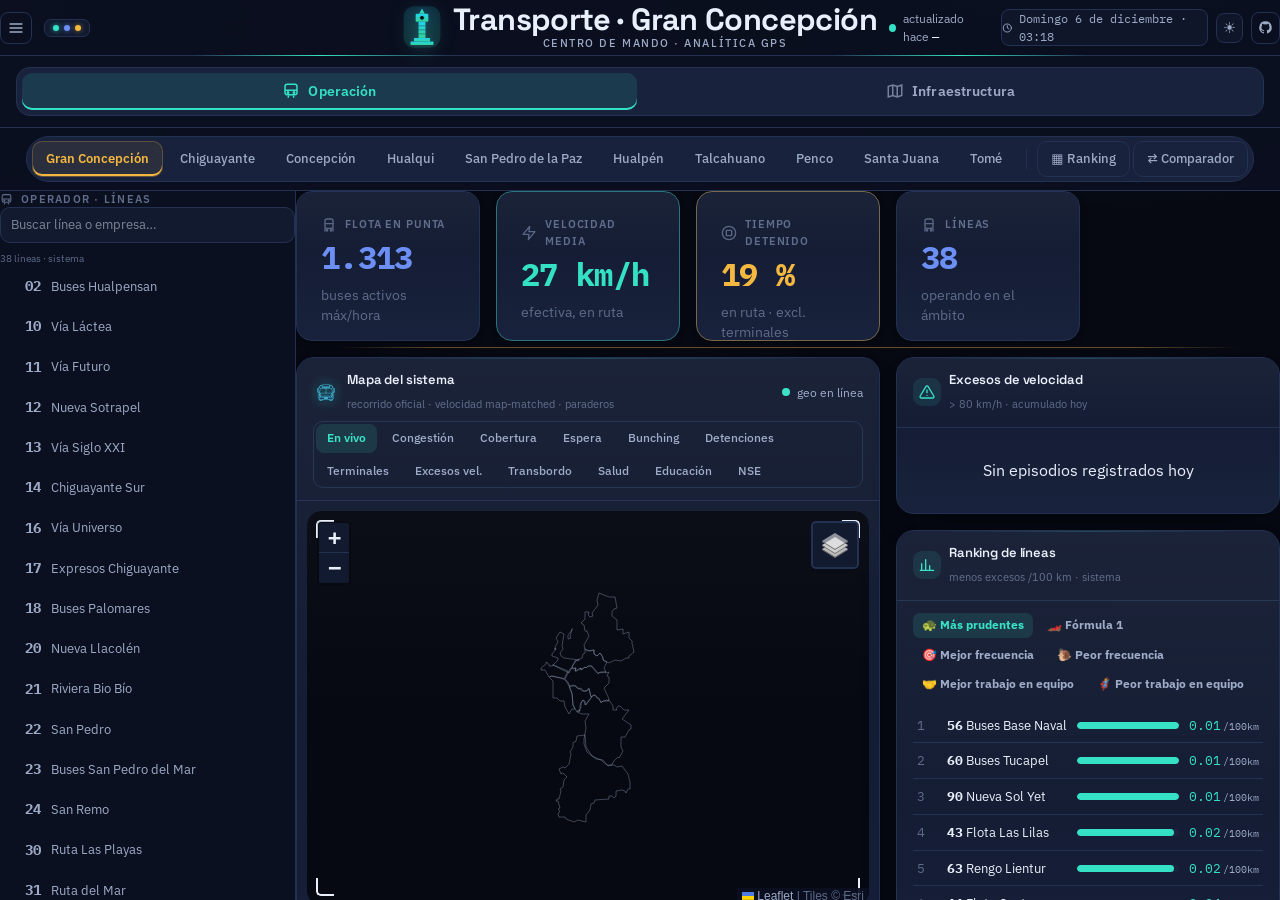
==== index.html @ 3595649f "Suma Tomé (401) y Santa Juana (201) al Gran Concepción: 9 comunas, 38 líneas - Líneas intercomunales" ====
<!DOCTYPE html>
<html lang="es">
<head>
<meta charset="UTF-8">
<meta name="viewport" content="width=device-width, initial-scale=1.0">
<title>Centro de Mando · Transporte Público</title>
<meta name="description" content="Centro de mando analítico del transporte público: flota, velocidad, cumplimiento GTFS vs GPS y geometría oficial sobre registros GPS.">
<!-- F5: SEO / compartibilidad — los específicos de ciudad los completa initCityChrome() desde CITY -->
<link rel="canonical" href="https://romedinag-tech.github.io/">
<meta property="og:type" content="website">
<meta property="og:locale" content="es_CL">
<meta property="og:site_name" content="Centro de Mando · Transporte">
<meta property="og:title" content="Centro de Mando · Transporte">
<meta property="og:description" content="Analítica del transporte público: flota, velocidad, cobertura y cumplimiento sobre registros GPS.">
<meta property="og:url" content="https://romedinag-tech.github.io/">
<meta property="og:image" content="assets/og.png">
<meta property="og:image:width" content="1200">
<meta property="og:image:height" content="630">
<meta property="og:image:alt" content="Mapa del transporte público con buses y KPIs">
<meta name="twitter:card" content="summary_large_image">
<meta name="twitter:title" content="Centro de Mando · Transporte">
<meta name="twitter:description" content="Analítica del transporte público sobre registros GPS.">
<meta name="twitter:image" content="assets/og.png">
<meta name="theme-color" content="#060912">
<!-- Fonts: Space Grotesk (display), IBM Plex Sans (UI), IBM Plex Mono (data) -->
<link rel="preconnect" href="https://fonts.googleapis.com">
<link rel="preconnect" href="https://fonts.gstatic.com" crossorigin>
<link href="https://fonts.googleapis.com/css2?family=IBM+Plex+Mono:wght@400;500;600;700&family=IBM+Plex+Sans:wght@400;500;600;700&family=Space+Grotesk:wght@400;500;600;700&family=VT323&display=swap" rel="stylesheet">
<!-- Fuentes de reloj digital segmentado tipo CASIO (solo las usan los temas de cliente vía tokens; prod las ignora).
     DSEG14 (14-seg, alfabeto completo) para el texto; DSEG7 (7-seg) para los números. Itálicas (inclinadas). -->
<style>
@font-face{font-family:'DSEG14';src:url('https://cdn.jsdelivr.net/npm/dseg@0.46.0/fonts/DSEG14-Classic/DSEG14Classic-BoldItalic.woff2') format('woff2');font-weight:400 700;font-display:swap}
@font-face{font-family:'DSEG7';src:url('https://cdn.jsdelivr.net/npm/dseg@0.46.0/fonts/DSEG7-Classic/DSEG7Classic-BoldItalic.woff2') format('woff2');font-weight:400 700;font-display:swap}
</style>
<!-- Design tokens: single source of truth for color/type/space (loaded FIRST) -->
<link rel="stylesheet" href="assets/css/tokens.css?v=230">
<!-- Leaflet self-hosted -->
<link rel="stylesheet" href="assets/vendor/leaflet/leaflet.css?v=230"/>
<script defer src="assets/vendor/leaflet/leaflet.js?v=230"></script>
<!-- Component styles (consume tokens via legacy bridge vars) -->
<link rel="stylesheet" href="assets/styles.css?v=230">
<link rel="stylesheet" href="assets/shell.css?v=230">
<!-- Tailwind purged utilities (~12 KB static, no runtime recompilation) -->
<link rel="stylesheet" href="assets/tw.css?v=230">
<!-- Aplica el tema guardado antes del paint (evita parpadeo) -->
<script>try{var K="tp-theme:"+(location.pathname.split('/')[1]||'root');var q=new URLSearchParams(location.search).get('theme');var t=q||localStorage.getItem(K)||"dark";document.documentElement.dataset.theme=t;}catch(e){}</script>
<style>
  /* ===== Chrome del centro de mando ===== */
  html,body{height:100%}
  .thin-scroll::-webkit-scrollbar{width:7px;height:7px}
  .thin-scroll::-webkit-scrollbar-thumb{background:var(--line);border-radius:4px}
  .thin-scroll::-webkit-scrollbar-thumb:hover{background:var(--text-lo)}
  .thin-scroll::-webkit-scrollbar-track{background:transparent}

  /* ── Widget — glass panel with edge highlight ── */
  .widget{position:relative;border:1px solid var(--line);border-radius:var(--r-widget);
    background:var(--grad-panel);box-shadow:var(--shadow-widget);overflow:hidden;
    contain:layout style;transition:box-shadow var(--dur-base) var(--ease)}
  .widget::before{content:"";position:absolute;inset:0 0 auto 0;height:1px;
    background:linear-gradient(90deg,transparent 10%,rgba(52,225,196,.4) 50%,transparent 90%);opacity:.5}
  .widget::after{content:"";position:absolute;inset:0;background:var(--grad-shine);pointer-events:none;border-radius:inherit}
  .widget:hover{box-shadow:var(--shadow-hover);border-color:var(--line2)}
  .widget:hover::before{opacity:.85}
  .widget-h{display:flex;align-items:center;gap:var(--s2);padding:var(--s3) var(--s4);border-bottom:1px solid var(--line);flex-wrap:wrap;row-gap:6px}
  /* Móvil: el título nunca se aplasta (min-w-0 lo dejaba encoger a 0). Al no caber, los controles (segs,
     selects) con ml-auto envuelven a su propia fila en vez de comprimir el título y reventar el header. */
  .widget-h>.min-w-0{flex:1 1 auto;min-width:150px}
  /* Selector de 8 modos del mapa: en desktop/tablet envuelve (todos visibles, sin scroll horizontal).
     En móvil se comprime a UNA fila deslizable (ver @media 640) para no ocupar 4 filas de alto. */
  #map-mode{flex-wrap:wrap}
  /* cursor del mapa de demanda sincronizado con el hover del perfil de carga */
  .dem-cursor{width:18px;height:18px;border-radius:50%;background:rgba(34,211,238,.85);border:3px solid #fff;box-shadow:0 0 9px 2px rgba(34,211,238,.85);pointer-events:none}
  .widget-h .ico{display:grid;place-items:center;width:28px;height:28px;border-radius:9px;
    background:var(--ico-bg);color:var(--live);flex:none;font-size:15px}
  .widget-h .ico.ico-png{background:transparent;width:26px;height:26px}
  .widget-h .ico-png img{display:block;width:22px;height:22px;filter:drop-shadow(0 0 5px rgba(52,225,196,.4))}
  .widget-h h3{font-family:var(--font-display);font-size:var(--fs-widget-title);font-weight:600;letter-spacing:-.01em}
  .widget-h .sub{font-size:var(--fs-widget-sub);color:var(--dim)}
  .widget-b{padding:var(--s3) var(--s4)}

  /* ── Live indicator ── */
  .dot-live{width:8px;height:8px;border-radius:50%;background:var(--live);animation:pulsering 2s infinite}
  .status{display:inline-flex;align-items:center;gap:7px;font-size:11.5px;color:var(--muted)}
  /* Router LEDs */
  .tb-router{display:inline-flex;align-items:center;gap:5px;padding:5px 8px;border-radius:7px;
    border:1px solid var(--line);background:var(--surface-1);flex:none}
  .tb-led{display:block;width:6px;height:6px;border-radius:50%;background:var(--line-soft)}
  .tb-led--link{background:var(--live);box-shadow:0 0 5px rgba(52,225,196,.7);animation:ledLink 2.4s ease-in-out infinite}
  .tb-led--rx  {background:var(--ref);box-shadow:0 0 5px rgba(108,143,245,.65);animation:ledRx 0.9s steps(1,end) infinite;animation-delay:.18s}
  .tb-led--tx  {background:var(--warn);box-shadow:0 0 5px rgba(244,183,64,.6);animation:ledTx 1.7s steps(1,end) infinite;animation-delay:.55s}
  @keyframes ledLink { 0%,100% {opacity:1} 50% {opacity:.45} }
  @keyframes ledRx { 0%,30%,60% {opacity:1} 31%,59%,100% {opacity:.15} }
  @keyframes ledTx { 0%,12% {opacity:1} 13%,49% {opacity:.18} 50%,55% {opacity:1} 56%,100% {opacity:.18} }
  @media (prefers-reduced-motion: reduce){
    .tb-led--link,.tb-led--rx,.tb-led--tx{animation:none;opacity:.85}
  }
  /* Logo + pill */
  .tb-logo{filter:drop-shadow(0 2px 10px rgba(52,225,196,.3)) drop-shadow(0 0 2px rgba(108,143,245,.15));flex:none}
  .tb-pill{display:inline-flex;align-items:center;gap:8px;padding:5px 12px;border-radius:var(--r-pill);
    border:1px solid rgba(52,225,196,.25);background:linear-gradient(90deg,rgba(52,225,196,.08),rgba(108,143,245,.06));
    box-shadow:0 0 0 1px rgba(52,225,196,.08) inset,0 4px 14px -8px rgba(52,225,196,.35)}
  .tb-pill-val{font:700 17px/1 var(--font-data);color:var(--tx);letter-spacing:-.01em;font-variant-numeric:tabular-nums}
  .tb-pill-lbl{font-size:11px;color:var(--muted);letter-spacing:.04em}
  /* Block 1 — ROL 1: título/identidad. Domina por tamaño+peso+fuente display; capado a 32px para caber
     en el header de 56px con su subtítulo. Subtítulo (eyebrow) mucho más chico en --text-mid. */
  .tb-title{font-family:var(--font-display);font-size:clamp(24px,2.4vw,32px);font-weight:700;line-height:1.02;
    letter-spacing:-.02em;color:var(--text-hi)}
  .tb-sub{display:block;font-family:var(--font-ui);font-size:11px;color:var(--text-mid);letter-spacing:.14em;
    text-transform:uppercase;font-weight:500;margin-top:1px}
  /* Block 1b — header en 3 zonas: LEDs a la izquierda · marca centrada · estado/fecha a la derecha.
     Izq y der con flex:1 empujan el centro al medio real (independiente de sus anchos). */
  header .hdr-left{flex:1 1 0;display:flex;align-items:center;gap:12px;min-width:0}
  header .hdr-center{flex:0 1 auto;text-align:center}
  header .hdr-center .leading-tight{text-align:center}
  header .hdr-right{flex:1 1 0;display:flex;align-items:center;justify-content:flex-end;gap:8px;min-width:0}
  /* Dataflow line */
  @keyframes tbDataflow {
    0%   { background-position:-100% 0; opacity:0 }
    18%  { opacity:.5 }
    100% { background-position:200% 0; opacity:0 }
  }
  header.relative-flow::after{
    content:"";position:absolute;left:0;right:0;bottom:-1px;height:1px;pointer-events:none;
    background:linear-gradient(90deg,transparent 0%,transparent 30%,var(--live) 50%,transparent 70%,transparent 100%);
    background-size:50% 100%;animation:tbDataflow 6s linear infinite
  }
  @media (prefers-reduced-motion: reduce) {
    header.relative-flow::after{display:none}
    .dot-live{animation:none;background:var(--live)}
    /* Block 6 — reset integral: sin barridos de gauge, pulsos estáticos, sin transiciones */
    *,*::before,*::after{animation-duration:.001ms!important;animation-iteration-count:1!important;
      transition-duration:.001ms!important;scroll-behavior:auto!important}
  }

  /* ── Trend badge ── */
  .trend{display:inline-flex;align-items:center;gap:3px;font-size:11px;font-weight:600;font-family:var(--font-data);
    padding:2px 7px;border-radius:var(--r-pill)}
  .trend.up{color:var(--live);background:var(--live-tint)}
  .trend.down{color:var(--alert);background:var(--alert-tint)}

  /* ── Map hero ── */
  .map-hero{position:relative;border-radius:14px;overflow:hidden;
    box-shadow:inset 0 0 0 1px var(--line),inset 0 0 60px -25px rgba(52,225,196,.2)}
  /* HERO proporcional: mapa = 3 bloques KPI de ancho, columna derecha = 2. Scoped a xl (mismo breakpoint
     que xl:grid-cols-5). Va como CSS propio porque el tw.css purgado NO incluye col-span-3. */
  @media(min-width:1280px){
    .hero-map-col{grid-column:span 3}
    .hero-side-col{grid-column:span 2}
  }
  .map-hero .corner{position:absolute;width:18px;height:18px;border-color:rgba(52,225,196,.6);z-index:500;pointer-events:none}
  .map-hero .c-tl{top:9px;left:9px;border-top:2px solid;border-left:2px solid;border-top-left-radius:5px}
  .map-hero .c-tr{top:9px;right:9px;border-top:2px solid;border-right:2px solid;border-top-right-radius:5px}
  .map-hero .c-bl{bottom:9px;left:9px;border-bottom:2px solid;border-left:2px solid;border-bottom-left-radius:5px}
  .map-hero .c-br{bottom:9px;right:9px;border-bottom:2px solid;border-right:2px solid;border-bottom-right-radius:5px}
  .undermap{margin-top:var(--s3)}
  .undermap-ctrls{display:flex;flex-wrap:wrap;align-items:center;gap:14px}
  .undermap-ctrls:empty{display:none}
  .map-narr{margin-top:var(--s2);font-size:var(--fs-caption);line-height:1.55;color:var(--muted);
    border-left:2px solid var(--live);padding:2px 0 2px 11px}
  .map-narr:empty{display:none}
  .map-narr b{color:var(--tx);font-weight:600}
  .wnarr{font-size:11px;line-height:1.5;color:var(--muted);border-left:2px solid var(--line);
    padding:1px 0 1px 9px;margin-top:var(--s2)}
  .wnarr:empty{display:none}
  .wnarr b{color:var(--tx);font-weight:600}

  /* ── Leaflet HUD ── */
  .leaflet-container{background:var(--bg-void)}
  .leaflet-tooltip,.leaflet-popup-content-wrapper{background:var(--topbar)!important;color:var(--tx)!important;
    border:1px solid var(--line)!important;border-radius:var(--r-control)!important;backdrop-filter:blur(10px);
    box-shadow:0 10px 30px -8px rgba(0,0,0,.6)!important;font-family:var(--font-ui);font-size:11.5px;font-weight:500}
  .leaflet-tooltip-top:before{border-top-color:var(--line)!important}
  .term-ic{background:none!important;border:none!important}
  .term-box{display:inline-block;font:700 11px/1 var(--font-ui);color:var(--bg-void);background:var(--live);
    border:1.5px solid rgba(0,0,0,.3);border-radius:5px;padding:3px 6px;white-space:nowrap;
    box-shadow:0 2px 8px -2px rgba(0,0,0,.7);letter-spacing:.02em}
  .leaflet-popup-tip{background:var(--topbar)!important;border:1px solid var(--line)!important}
  .leaflet-bar a,.leaflet-control-layers{background:var(--surface-1)!important;color:var(--tx)!important;border-color:var(--line)!important}
  .leaflet-bar a:hover{background:var(--surface-2)!important;color:var(--live)!important}
  .leaflet-control-attribution{background:var(--topbar)!important;color:var(--dim)!important}
  .leaflet-control-attribution a{color:var(--muted)!important}
  .map-tip{font-family:var(--font-ui)}
  .map-tip .l{font-family:var(--font-data);font-weight:700;color:var(--live)}
  .map-tip .v{font-family:var(--font-data);color:var(--tx)}

  /* ── Sidebar collapse ── */
  #sidebar{transition:width var(--dur-base) var(--ease),opacity var(--dur-fast),padding var(--dur-base)}
  #sidebar.side-collapsed{width:0!important;min-width:0;padding-left:0;padding-right:0;opacity:0;border:none;overflow:hidden}

  /* ── Micro-interactions ── */
  .hovo{transition:transform var(--dur-fast) var(--ease),border-color var(--dur-fast),color var(--dur-fast)}
  .hovo:hover{transform:translateY(-2px)}
  a,button{transition:color var(--dur-fast),background var(--dur-fast),border-color var(--dur-fast)}
  .vfoot{border-top:1px solid var(--line)}
  #ch-hora,#cs-chart{width:100%}

  /* ── Entrance animations (Phase 5) ── */
  @keyframes fadeUp{from{opacity:0;transform:translateY(12px)}to{opacity:1;transform:none}}
  .widget{animation:fadeUp var(--dur-slow) var(--ease) both}
  .widget:nth-child(2){animation-delay:60ms}
  .widget:nth-child(3){animation-delay:120ms}
  .widget:nth-child(4){animation-delay:180ms}
  @media (prefers-reduced-motion: reduce){
    .widget{animation:none}
  }

  /* ── Phase 2: Bento visual hierarchy ── */
  #kpis2{position:relative}
  /* Block 4 — RITMO REGULAR: todas las celdas del mismo alto (grilla bento uniforme). Las tarjetas con
     lista larga (cobertura por comuna) scrollean dentro de su celda; el sub de cobertura-ahora en 1 línea. */
  @media(min-width:768px){ #kpis2{grid-auto-rows:150px} }
  #kpis2 .kpi.klive{min-height:0}
  #kpis2 .kpi.klive .kcr-list{flex:1 1 auto;min-height:0;overflow-y:auto}
  #kpis2 .kpi.klive[data-k="cob_now"] .sub{white-space:nowrap;overflow:hidden;text-overflow:ellipsis}
  @media(min-width:1280px){
    #kpis2::after{content:"";position:absolute;left:4%;right:4%;top:156px;height:1px;
      background:linear-gradient(90deg,transparent,var(--warn) 12%,var(--warn) 88%,transparent);
      opacity:.4;pointer-events:none;z-index:1}
    #kpis2 .klive[data-k="vel"]{border-left:2px solid var(--line);padding-left:12px;margin-left:4px}
  }
  .flex.flex-col.gap-4 > .widget:nth-child(2){animation-delay:80ms}
  .flex.flex-col.gap-4 > .widget:nth-child(3){animation-delay:160ms}
  .flex.flex-col.gap-4 > .widget:nth-child(4){animation-delay:240ms}
  .flex.flex-col.gap-4 > .widget:nth-child(5){animation-delay:320ms}

  /* ── Skeleton loading ── */
  @keyframes shimmer{to{background-position:200% 0}}
  .skel{border-radius:6px;background:linear-gradient(90deg,var(--surface-1) 30%,var(--surface-2) 50%,var(--surface-1) 70%);
    background-size:200% 100%;animation:shimmer 1.6s ease-in-out infinite}
  @media (prefers-reduced-motion:reduce){.skel{animation:none}}
  .skel-kpi{height:72px}
  .skel-chart{height:260px;border-radius:var(--r-control)}
  .skel-line{height:12px;width:60%;margin:6px 0}
  .skel-line.w40{width:40%}
  .skel-line.w80{width:80%}

  /* ── Comuna bar ── */
  /* Block 1c — ROL 3: comuna-bar CENTRADA y envuelta en un rectángulo (se lee como grupo de botones).
     Activo en ÁMBAR (--warn = luz de bus), no verde. */
  .comuna-bar{display:flex;justify-content:center;align-items:center;gap:6px;padding:var(--s2) var(--s3);white-space:nowrap;
    border-bottom:1px solid var(--line);background:var(--topbar);backdrop-filter:blur(8px);flex:none;z-index:40}
  .comuna-bar #comuna-tabs{flex:0 1 auto;min-width:0;overflow-x:auto;display:flex;align-items:center;gap:3px;
    background:var(--surface-2);border:1px solid var(--line);border-radius:var(--r-pill);padding:4px 5px}
  .comuna-bar .ctab{flex:none}
  .comuna-bar .ctab.active{background:var(--warn-tint);color:var(--warn);border-color:var(--warn-border);box-shadow:inset 0 -2px 0 var(--warn)}
  .comuna-bar .vsep{width:1px;height:20px;background:var(--line);margin:0 7px;flex:none}
  .comuna-bar .ctab.special{display:inline-flex;align-items:center;gap:5px;border:1px solid var(--line)}
  .comuna-bar .ctab.special.active{border-color:var(--warn)}
  .comuna-bar .cb-aside{display:flex;align-items:center;gap:10px;flex:none;border-left:1px solid var(--line);padding-left:12px;margin-left:6px}
  .comuna-bar .cb-live{display:inline-flex;align-items:center;gap:7px;font-size:var(--fs-caption);color:var(--muted);
    padding:5px 11px;border-radius:var(--r-pill);border:1px solid var(--line);background:var(--chip)}
  .comuna-bar .cb-live b{color:var(--tx);font-family:var(--font-data);font-weight:700}
  /* Selector de modo (Operación / Infraestructura): dos botones grandes centrados, bajo el título */
  .modo-bar{display:flex;justify-content:center;padding:11px 16px;border-bottom:1px solid var(--line);background:var(--bg2)}
  /* Block 1b — segmented control a ANCHO COMPLETO: los 2 botones llenan el ancho interior de la página */
  .modo-big{display:flex;width:100%;gap:6px;background:var(--panel2);border:1px solid var(--line2);border-radius:14px;padding:5px}
  /* Block 1 — ROL 2: pestañas = SEGMENTED CONTROL (no titulares). Fuente UI, peso/tamaño de control,
     activo con tint+subrayado --live (tokens; se quitó el gradiente hex azul). */
  .modo-big button{flex:1;display:inline-flex;align-items:center;justify-content:center;gap:8px;background:none;border:none;color:var(--muted);font-family:var(--font-ui);font-weight:600;font-size:13.5px;letter-spacing:.01em;padding:8px 22px;border-radius:10px;cursor:pointer;transition:background .15s,color .15s}
  .modo-big button svg{opacity:.7}
  .modo-big button:hover{color:var(--tx);background:var(--hover)}
  .modo-big button.on{background:var(--live-tint);color:var(--live);box-shadow:inset 0 -2px 0 var(--live)}
  /* Block 1c — cabecera de ámbito sobre los KPIs: se oculta el "Antofagasta · 36 líneas · 12 comunas"
     (redundante con la comuna-bar y el menú de líneas). El elemento queda en DOM para el JS. */
  #scope-title,#scope-sub{display:none}
  /* Block 6 — responsive: barras de control anchas (modos del mapa, selectores) no se recortan en
     móvil/tablet; scrollean horizontal dentro de su contenedor. Tap targets cómodos en móvil. */
  @media(max-width:1024px){
    .cs-controls{max-width:100%;min-width:0;display:flex;flex-wrap:wrap;gap:6px;align-items:center}
    .seg,#map-mode,#periodo-sel{max-width:100%;overflow-x:auto;-webkit-overflow-scrolling:touch}
  }
  @media(max-width:640px){
    .modo-big button{min-height:44px}
    .comuna-bar .ctab{min-height:38px;display:inline-flex;align-items:center}
    /* móvil: los 8 modos del mapa en una fila única deslizable (no 4 filas apiladas) */
    #map-mode{flex-wrap:nowrap;overflow-x:auto}
    #map-mode b{flex:none}
  }
  .modo-big button.on svg{opacity:1}
  @media(max-width:520px){.modo-big button{padding:10px 18px;font-size:13px}}
  .periodo-sel{display:inline-flex;align-items:center;gap:6px;flex:none}
  .periodo-sel .lbl{font-size:10px;color:var(--dim);text-transform:uppercase;letter-spacing:.08em}
  .periodo-sel[data-inactive="1"]{opacity:.5}
  /* ── Line KPIs (under map) ── */
  .linea-kpis{margin-top:var(--s3);display:grid;grid-template-columns:repeat(auto-fit,minmax(140px,1fr));gap:var(--s2)}
  .linea-kpis .lk{background:var(--grad-panel);border:1px solid var(--line);border-radius:var(--r-control);padding:10px 12px;
    box-shadow:var(--shadow-card);position:relative;overflow:hidden;transition:border-color var(--dur-fast)}
  .linea-kpis .lk::before{content:"";position:absolute;inset:0;background:var(--grad-shine);pointer-events:none;border-radius:inherit}
  .linea-kpis .lk .lab{font-size:var(--fs-micro);color:var(--muted);display:flex;align-items:center;gap:5px;letter-spacing:.02em}
  .linea-kpis .lk .val{font-family:var(--font-data);font-size:22px;font-weight:700;color:var(--tx);margin-top:2px;line-height:1.05}
  .linea-kpis .lk .sub{font-size:var(--fs-micro);color:var(--dim);margin-top:1px}
  .linea-kpis .lk.b-bajo{border-left:3px solid var(--warn)}
  .linea-kpis .lk.b-med{border-left:3px solid var(--text-mid)}
  .linea-kpis .lk.b-alto{border-left:3px solid var(--live)}
  .linea-kpis .lk.b-tot{border-left:3px solid var(--ref)}
  .linea-kpis .lk.b-eff{border-left:3px solid var(--live)}
  .linea-kpis .lk.b-cic{border-left:3px solid var(--violet)}
  /* ── Cover table ── */
  .cover-table{margin-top:var(--s3);max-height:560px;overflow:auto;border:1px solid var(--line);border-radius:var(--r-control);
    background:var(--grad-panel);box-shadow:var(--shadow-card)}
  .cover-table table{border-collapse:collapse;width:100%;font-size:var(--fs-caption);font-family:var(--font-ui)}
  .cover-table th,.cover-table td{padding:6px 12px;text-align:right;white-space:nowrap}
  .cover-table thead th{position:sticky;top:0;background:var(--topbar);color:var(--muted);font-weight:600;
    border-bottom:2px solid var(--line);z-index:1;font-size:11px;backdrop-filter:blur(8px)}
  .cover-table th.l,.cover-table td.l{text-align:left}
  .cover-table tbody td{border-bottom:1px solid var(--line-soft);font-family:var(--font-data);font-size:var(--fs-caption)}
  .cover-table tbody tr.grpsep td{border-top:2px solid var(--line)}
  .cover-table tbody tr:hover td{background:var(--hover)}
  .cover-table .lh{font-weight:600;color:var(--tx);font-family:var(--font-ui)}
  .cover-table .cap{padding:8px 12px;font-size:11px;line-height:1.5;color:var(--muted);border-bottom:1px solid var(--line)}
  .cover-table .grp{color:var(--live);font-weight:700;font-family:var(--font-data);font-size:13px}

  /* ── Hero splash ── */
  #hero-splash{position:fixed;inset:0;z-index:9999;background:radial-gradient(120% 120% at 50% 40%,var(--surface-1),var(--bg-void) 70%);
    display:grid;place-items:center;overflow:hidden;transition:opacity .85s ease}
  #hero-splash.gone{opacity:0;pointer-events:none}
  #hero-canvas{position:absolute;inset:0;width:100%;height:100%;opacity:.9}
  .hero-content{position:relative;z-index:2;text-align:center;padding:var(--s5);animation:heroIn 1s ease both}
  @keyframes heroIn{from{opacity:0;transform:translateY(10px)}to{opacity:1;transform:none}}
  .hero-logo{width:62px;height:62px;border-radius:16px;margin:0 auto 22px;display:grid;place-items:center;
    color:var(--bg-void);font-weight:800;font-size:24px;background:var(--grad-brand);
    box-shadow:0 0 40px rgba(52,225,196,.45)}
  .hero-content h1{font-family:var(--font-display);font-size:clamp(24px,4.6vw,50px);font-weight:800;line-height:1.08;letter-spacing:.02em;
    background:linear-gradient(120deg,var(--text-hi),var(--ref) 55%,var(--live));-webkit-background-clip:text;background-clip:text;color:transparent}
  .hero-content p{margin-top:14px;font-family:var(--font-data);font-size:clamp(10px,1.4vw,13px);letter-spacing:.32em;color:var(--ref);text-transform:uppercase}
  .hero-load{width:190px;height:3px;margin:26px auto 0;border-radius:3px;background:var(--ref-tint);overflow:hidden}
  .hero-load span{display:block;height:100%;width:38%;border-radius:3px;background:var(--grad-brand);animation:heroSweep 1.15s cubic-bezier(.5,0,.5,1) infinite}
  @keyframes heroSweep{0%{transform:translateX(-130%)}100%{transform:translateX(360%)}}
  .hero-skip{margin-top:18px;font-size:11px;letter-spacing:.18em;text-transform:uppercase;color:var(--dim);opacity:.7}
  /* CDL pills */
  #cdl-grid{display:grid;grid-template-columns:repeat(2,1fr);gap:var(--s2)}
  @media(min-width:768px){ #cdl-grid{grid-template-columns:repeat(3,1fr)} }
  .cdl-pill{padding:9px 11px;border:1px solid var(--line);border-radius:var(--r-control);background:var(--hover);
    box-shadow:var(--shadow-card);position:relative;overflow:hidden}
  .cdl-pill::before{content:"";position:absolute;inset:0;background:var(--grad-shine);pointer-events:none;border-radius:inherit}
  .cdl-pill .lab{font-size:10px;color:var(--muted);text-transform:uppercase;letter-spacing:.06em;display:flex;align-items:center;gap:6px}
  .cdl-pill .val{font:700 18px/1.1 var(--font-data);color:var(--tx);margin-top:4px;letter-spacing:-.01em}
  .cdl-pill .sub{font-size:11px;color:var(--dim);margin-top:2px}
  /* ── KPI gauges — compact mode for gauge cards ── */
  .kpi.klive{padding:8px 10px 7px;min-height:146px;display:flex;flex-direction:column}
  /* Block 2 — NIVEL 1 (eyebrow): legible por contraste, no por tamaño. font-ui, uppercase, tracking .08em, --text-lo */
  .kpi.klive .lab{justify-content:center;text-align:center;font-family:var(--font-ui);font-size:var(--fs-kpi-lab);font-weight:600;
    text-transform:uppercase;letter-spacing:.08em;color:var(--text-lo)}
  .kpi.klive .gauge{width:98%;height:auto;display:block;margin:1px auto 0;max-height:88px}
  /* Block 3 — pista del arco (semicírculo completo) siempre --line-soft; el color va por CSS, no por atributo SVG */
  .kpi.klive .g-track{stroke:var(--line-soft)}
  /* Block 2/3 — NIVEL 2 (dato primario): grande, mono, tabular-nums, PROTAGONISTA en --text-hi */
  .kpi.klive .g-val{font:800 34px/1 var(--font-data);letter-spacing:-.02em;font-variant-numeric:tabular-nums;fill:var(--text-hi)}
  .kpi.klive .g-unit{font-size:15px;font-weight:600;fill:var(--text-mid)}
  .kpi.klive .g-pct{font:700 15px/1 var(--font-ui)}
  /* Block 2 — NIVEL 3 (referencia + delta): mono tabular; el delta va en CHIP con tinte de su color semántico y AIRE */
  .kpi.klive .sub{margin-top:3px;font-size:13px;color:var(--text-mid);text-align:center;line-height:1.5}
  .kpi.klive .sub .g-norm{font-family:var(--font-data);font-variant-numeric:tabular-nums;color:var(--text-mid);font-weight:700}
  .kpi.klive .sub .g-delta{display:inline-block;margin-left:8px;font-family:var(--font-data);font-weight:700;font-variant-numeric:tabular-nums;
    padding:1px 7px;border-radius:var(--r-pill);font-size:12.5px;background:color-mix(in srgb,currentColor 15%,transparent)}
  /* Fleet toggle selector */
  .fleet-toggle{display:flex;justify-content:center;gap:2px;margin:4px 0 2px}
  .fleet-toggle button{font-size:10px;font-weight:600;padding:3px 10px;border-radius:var(--r-pill);
    border:1px solid var(--line);background:transparent;color:var(--muted);cursor:pointer;
    display:inline-flex;align-items:center;gap:4px;transition:all var(--dur-fast)}
  .fleet-toggle button.on{background:var(--live-tint);color:var(--live);border-color:var(--live-border)}
  .fleet-toggle button:not(.on):hover{color:var(--tx);border-color:var(--text-lo)}
  /* KPI lists */
  .kpi.klive .kcr-list{display:flex;flex-direction:column;gap:1px;margin:3px 0 1px}
  .kpi.klive .kcr{display:grid;grid-template-columns:1fr 50px 36px;gap:4px;align-items:center;font-size:11.5px;line-height:1.15}
  .kpi.klive .kcr-nm{color:var(--muted);font-weight:600;white-space:nowrap;overflow:hidden;text-overflow:ellipsis;font-size:var(--fs-caption)}
  .kpi.klive .kcr-nm .lncode{display:inline-block;font-family:var(--font-data);font-weight:700;color:var(--tx);
    padding:0 7px;border-radius:5px;background:var(--subtle);min-width:26px;text-align:center;font-size:11px}
  .kpi.klive .kcr-bar{height:5px;background:var(--subtle);border-radius:3px;overflow:hidden}
  .kpi.klive .kcr-fill{height:100%;border-radius:3px;transition:width .55s var(--ease)}
  .kpi.klive .kcr-vp{font-family:var(--font-data);font-weight:700;text-align:right;font-size:11px;font-variant-numeric:tabular-nums}
  .kpi.klive .kcr--lin{display:flex;flex-direction:column;gap:1px;padding:2px 0}
  .kpi.klive .kcr--lin .kcr-nm{font-size:11px;display:flex;justify-content:space-between}
  .kpi.klive .kcr--lin .kcr-row{display:flex;gap:4px;align-items:center}
  .kpi.klive .kcr--lin .kcr-bar{position:relative;height:12px;border-radius:3px;flex:1}
  .kpi.klive .kcr--lin .kcr-fill{height:100%;border-radius:3px}
  .kpi.klive .kcr--lin .bar-pct{position:absolute;left:4px;top:0;height:100%;display:flex;align-items:center;font-size:8.5px;font-weight:700;color:#fff;text-shadow:0 0 3px rgba(0,0,0,.6)}
  .kpi.klive .kcr-sec{font-size:10px;font-weight:700;color:var(--muted);margin:6px 0 2px;letter-spacing:.3px}
</style>
</head>

<body class="font-sans">

<!-- F4: respaldo cuando JavaScript está deshabilitado (antes página en blanco) -->
<noscript>
  <div style="max-width:640px;margin:60px auto;padding:30px;border:1px solid #1f2937;border-radius:14px;background:#0d1424;color:#e8eef8;font-family:Inter,sans-serif;line-height:1.55">
    <h1 style="font-size:18px;margin-bottom:10px;color:#22d3ee">Centro de Mando · Transporte Público</h1>
    <p style="font-size:14px;color:#93a1ba;margin-bottom:14px">Este visor requiere JavaScript activado para mostrar los mapas, los KPIs y los gráficos interactivos sobre los registros GPS del sistema.</p>
    <p style="font-size:13px;color:#64718c">Para ver la metodología del proyecto, visita el repositorio en:<br>
      <a href="https://github.com/romedinag-tech" style="color:var(--ref,#6C8FF5)">github.com/romedinag-tech</a>
    </p>
  </div>
</noscript>

<!-- ============ HERO INTRO: red neuronal animada ============ -->
<div id="hero-splash">
  <canvas id="hero-canvas"></canvas>
  <div class="hero-content">
    <div class="hero-logo"></div>
    <h1>TRANSPORTE PÚBLICO</h1>
    <p>CENTRO DE MANDO · ANALÍTICA GPS</p>
    <div class="hero-load"><span></span></div>
    <div class="hero-skip">toca para entrar</div>
  </div>
</div>
<script>
(function(){
  var sp=document.getElementById('hero-splash'), cv=document.getElementById('hero-canvas');
  // Temas de cliente (white-label): sin intro animado (evita el parecido con el modo original). El
  // data-theme lo fija la head-init ANTES de este script; el tablero vive detrás del splash, así que ocultarlo no rompe nada.
  if(sp && /^cliente/.test(document.documentElement.dataset.theme||'')){ sp.style.display='none'; return; }
  if(!cv||!cv.getContext){ if(sp) sp.style.display='none'; return; }
  var reduce = matchMedia('(prefers-reduced-motion: reduce)').matches;
  var ctx=cv.getContext('2d'), DPR=Math.min(window.devicePixelRatio||1,2);
  var W=0,H=0,nodes=[],pulses=[],timer=null,tick=0,DIST=160;
  function resize(){ W=cv.clientWidth||window.innerWidth; H=cv.clientHeight||window.innerHeight;
    cv.width=W*DPR; cv.height=H*DPR; ctx.setTransform(DPR,0,0,DPR,0,0); }
  function build(){ resize(); var n=Math.max(30,Math.min(95,Math.round(W*H/15000))); nodes=[];
    for(var i=0;i<n;i++) nodes.push({x:Math.random()*W,y:Math.random()*H,vx:(Math.random()-.5)*.34,vy:(Math.random()-.5)*.34}); }
  function frame(){
    tick++;
    ctx.clearRect(0,0,W,H);
    for(var i=0;i<nodes.length;i++){ var a=nodes[i]; a.x+=a.vx; a.y+=a.vy;
      if(a.x<0){a.x=0;a.vx*=-1;} if(a.x>W){a.x=W;a.vx*=-1;} if(a.y<0){a.y=0;a.vy*=-1;} if(a.y>H){a.y=H;a.vy*=-1;}
      for(var j=i+1;j<nodes.length;j++){ var b=nodes[j],dx=a.x-b.x,dy=a.y-b.y,d=Math.sqrt(dx*dx+dy*dy);
        if(d<DIST){ var o=(1-d/DIST); ctx.strokeStyle='rgba(108,143,245,'+(o*0.5)+')'; ctx.lineWidth=o*1.1+0.2;
          ctx.beginPath(); ctx.moveTo(a.x,a.y); ctx.lineTo(b.x,b.y); ctx.stroke(); } } }
    ctx.shadowBlur=8; ctx.shadowColor='#34E1C4';
    for(var k=0;k<nodes.length;k++){ var p=nodes[k]; ctx.beginPath(); ctx.fillStyle='rgba(52,225,196,.92)'; ctx.arc(p.x,p.y,1.7,0,6.283); ctx.fill(); }
    ctx.shadowBlur=0;
    if(!reduce && tick%11===0 && nodes.length>2){
      var a2=nodes[(Math.random()*nodes.length)|0], near=null, best=DIST;
      for(var m=0;m<nodes.length;m++){ var c=nodes[m]; if(c===a2)continue; var dd=Math.hypot(a2.x-c.x,a2.y-c.y); if(dd<best){best=dd;near=c;} }
      if(near) pulses.push({a:a2,b:near,t:0}); }
    for(var q=pulses.length-1;q>=0;q--){ var pu=pulses[q]; pu.t+=0.05; if(pu.t>=1){pulses.splice(q,1);continue;}
      var x=pu.a.x+(pu.b.x-pu.a.x)*pu.t, y=pu.a.y+(pu.b.y-pu.a.y)*pu.t;
      ctx.beginPath(); ctx.fillStyle='rgba(52,211,153,'+(1-pu.t)+')'; ctx.shadowBlur=10; ctx.shadowColor='#34d399'; ctx.arc(x,y,2.6,0,6.283); ctx.fill(); ctx.shadowBlur=0; }
  }
  function dismiss(){ if(sp.classList.contains('gone'))return; sp.classList.add('gone');
    setTimeout(function(){ if(timer)clearInterval(timer); sp.style.display='none'; },850); }
  build(); frame(); timer=setInterval(frame, 1000/45);
  addEventListener('resize', build);
  sp.addEventListener('click', dismiss);
  setTimeout(dismiss, reduce?500:2800);
})();
</script>

<div class="flex flex-col h-screen overflow-hidden">

  <!-- ============ BARRA DE COMANDO (compacta, h-14 para acomodar el título más grande) ============ -->
  <header class="flex items-center gap-3 px-3 sm:px-4 h-14 shrink-0 z-50 border-b border-[var(--line)] bg-[var(--topbar)] backdrop-blur-xl relative relative-flow">
    <div class="hdr-left">
    <button id="side-toggle" class="grid place-items-center w-8 h-8 rounded-lg border border-[var(--line2)] text-[var(--muted)] hover:text-[var(--acc)] hover:border-[var(--acc)]" title="Mostrar/ocultar filtros" aria-label="Filtros">
      <svg width="16" height="16" viewBox="0 0 24 24" fill="none" stroke="currentColor" stroke-width="2" stroke-linecap="round"><path d="M3 6h18M3 12h18M3 18h18"/></svg>
    </button>
    <!-- F5+: mini panel "router" — 3 luces que parpadean asincrónicas (puro adorno, sensación de conexión) -->
    <div class="tb-router" aria-hidden="true" title="Telemetría activa">
      <span class="tb-led tb-led--link"></span>
      <span class="tb-led tb-led--rx"></span>
      <span class="tb-led tb-led--tx"></span>
    </div>
    </div><!-- /hdr-left -->
    <div class="hdr-center flex items-center gap-3 min-w-0">
      <!-- F5++: logo SVG inline — Campanil de la Universidad de Antofagasta, ícono geográfico
           emblemático de la ciudad. Torre vertical estilizada (base, cuerpo, cabezal con reloj, pico). -->
      <svg class="tb-logo" viewBox="0 0 32 40" width="38" height="46" aria-label="Transporte público" role="img">
        <defs>
          <linearGradient id="gcMark" x1="0" y1="0" x2="0" y2="1">
            <stop offset="0%" stop-color="#22d3ee"/>
            <stop offset="100%" stop-color="#34d399"/>
          </linearGradient>
        </defs>
        <!-- Fondo redondeado tenue (mismo motivo que antes) -->
        <rect x="0" y="2" width="32" height="36" rx="9" fill="url(#gcMark)" opacity="0.14"/>
        <!-- CAMPANIL UdeC estilizado: torre vertical reconocible -->
        <g fill="url(#gcMark)">
          <path d="M 16 4 L 13.5 8.5 L 18.5 8.5 Z"/>      <!-- pico/aguja superior -->
          <rect x="10.5" y="8.5" width="11" height="7" rx="1"/>   <!-- cabezal del reloj -->
          <rect x="13" y="15.5" width="6" height="14"/>            <!-- cuerpo vertical alto -->
          <rect x="9" y="29.5" width="14" height="3" rx="0.6"/>    <!-- base nivel 1 -->
          <rect x="6" y="32.5" width="20" height="3.2" rx="0.6"/>  <!-- base nivel 2 (zócalo) -->
        </g>
        <!-- Reloj (círculo en el cabezal) -->
        <circle cx="16" cy="12" r="2.1" fill="var(--bg)"/>
        <circle cx="16" cy="12" r="2.1" fill="none" stroke="url(#gcMark)" stroke-width="0.8"/>
        <line x1="16" y1="12" x2="16" y2="10.3" stroke="url(#gcMark)" stroke-width="0.8" stroke-linecap="round"/>
        <line x1="16" y1="12" x2="17.1" y2="12"  stroke="url(#gcMark)" stroke-width="0.8" stroke-linecap="round"/>
        <!-- Líneas horizontales en el cuerpo (pisos del Campanil) -->
        <g stroke="var(--bg)" stroke-width="0.55" opacity="0.55">
          <line x1="13" y1="19"   x2="19" y2="19"/>
          <line x1="13" y1="22.5" x2="19" y2="22.5"/>
          <line x1="13" y1="26"   x2="19" y2="26"/>
        </g>
      </svg>
      <div class="leading-tight min-w-0 hidden xs:block sm:block">
        <!-- Block 1: ROL 1 — título/identidad dominante (font-display, tokens). Ancla visual #1. -->
        <b id="tb-title" class="tb-title block truncate">Transporte Público</b>
        <span class="tb-sub">Centro de Mando · Analítica GPS</span>
      </div>
    </div><!-- /hdr-center -->

    <div class="hdr-right">
    <!-- indicador de estado: lo llena initCityChrome() según CITY.live (feed GTFS-RT vs análisis histórico) -->
    <span id="hdr-status" class="status hidden md:inline-flex"></span>
    <!-- Block 1b: pill "buses operando" removida del header (dato redundante con los KPIs) -->

    <div class="flex items-center gap-2">
      <span id="hdr-reloj" class="hidden md:inline-flex items-center gap-1.5 text-[11.5px] font-mono text-[var(--muted)] px-2.5 py-1.5 rounded-lg border border-[var(--line2)] bg-[var(--chip)]" title="Fecha y hora en vivo (Chile)">
        <svg width="12" height="12" viewBox="0 0 24 24" fill="none" stroke="currentColor" stroke-width="2" stroke-linecap="round"><circle cx="12" cy="12" r="9"/><path d="M12 7v5l3 2"/></svg>
        <span id="hdr-reloj-txt">—</span>
      </span>
      <button id="theme-btn" class="themebtn" onclick="toggleTheme()" title="Tema claro/oscuro" aria-label="Tema">☀</button>
      <a id="hdr-github" href="#" target="_blank" rel="noopener" class="grid place-items-center w-8 h-8 rounded-lg border border-[var(--line2)] text-[var(--muted)] hover:text-[var(--acc)] hover:border-[var(--acc)]" title="GitHub" aria-label="GitHub">
        <svg width="15" height="15" viewBox="0 0 24 24" fill="currentColor"><path d="M12 2A10 10 0 0 0 8.84 21.5c.5.08.66-.22.66-.48v-1.7c-2.78.6-3.37-1.34-3.37-1.34-.46-1.16-1.11-1.47-1.11-1.47-.9-.62.07-.6.07-.6 1 .07 1.53 1.03 1.53 1.03.9 1.52 2.34 1.08 2.91.83.1-.65.35-1.09.63-1.34-2.22-.25-4.55-1.11-4.55-4.94 0-1.09.39-1.98 1.03-2.68-.1-.25-.45-1.27.1-2.65 0 0 .84-.27 2.75 1.02a9.5 9.5 0 0 1 5 0c1.9-1.29 2.74-1.02 2.74-1.02.55 1.38.2 2.4.1 2.65.64.7 1.03 1.59 1.03 2.68 0 3.84-2.34 4.68-4.57 4.93.36.31.68.92.68 1.85v2.74c0 .27.16.57.67.48A10 10 0 0 0 12 2Z"/></svg>
      </a>
    </div>
    </div><!-- /hdr-right -->
  </header>

  <!-- ============ SELECTOR DE MODO (Operación / Infraestructura) ============ -->
  <div class="modo-bar">
    <div id="modo-switch" class="modo-big" role="tablist" aria-label="Vista">
      <button data-modo="operacion" class="on" role="tab">
        <svg width="18" height="18" viewBox="0 0 24 24" fill="none" stroke="currentColor" stroke-width="2"><rect x="4" y="3" width="16" height="14" rx="3"/><path d="M4 11h16M8 21l1-3M16 21l-1-3"/><circle cx="8" cy="14" r="1"/><circle cx="16" cy="14" r="1"/></svg>
        <span>Operación</span>
      </button>
      <button data-modo="infra" role="tab">
        <svg width="18" height="18" viewBox="0 0 24 24" fill="none" stroke="currentColor" stroke-width="2"><path d="M9 4L3 6v14l6-2 6 2 6-2V4l-6 2-6-2z"/><path d="M9 4v14M15 6v14"/></svg>
        <span>Infraestructura</span>
      </button>
      <button data-modo="demanda" role="tab" id="modo-demanda-btn" style="display:none">
        <svg width="18" height="18" viewBox="0 0 24 24" fill="none" stroke="currentColor" stroke-width="2" stroke-linecap="round" stroke-linejoin="round"><path d="M3 3v18h18"/><path d="M18 17V9M13 17V5M8 17v-3"/></svg>
        <span>Demanda</span>
      </button>
    </div>
  </div>

  <!-- ============ BARRA SUPERIOR: TERRITORIO (comunas) ============ -->
  <div class="comuna-bar thin-scroll">
    <!-- Block 1c: comunas centradas y envueltas en rectángulo; pill "buses operando" removida (redundante) -->
    <nav id="comuna-tabs" class="thin-scroll"></nav>
  </div>

  <!-- ============ ESPACIO DE TRABAJO ============ -->
  <div class="flex flex-1 overflow-hidden">

    <!-- ===== SIDEBAR DE FILTROS (colapsable) ===== -->
    <aside id="sidebar" class="thin-scroll w-[296px] shrink-0 overflow-y-auto border-r border-[var(--line)] bg-[var(--bg2)] px-3 py-4">
      <!-- Operador / Líneas (modo Operación) -->
      <div id="oper-sidebar">
        <div class="flex items-center gap-2 px-1 mb-2">
          <svg width="13" height="13" viewBox="0 0 24 24" fill="none" stroke="currentColor" stroke-width="2" class="text-[var(--dim)]"><rect x="4" y="3" width="16" height="14" rx="3"/><path d="M4 11h16M8 21l1-3M16 21l-1-3"/><circle cx="8" cy="14" r="1"/><circle cx="16" cy="14" r="1"/></svg>
          <span class="text-[10.5px] font-semibold tracking-[.12em] text-[var(--dim)] uppercase">Operador · Líneas</span>
        </div>
        <input class="side-search" id="linea-search" placeholder="Buscar línea o empresa…" autocomplete="off">
        <div id="linea-hint" class="text-[10px] text-[var(--dim)] px-1 pt-1 pb-0.5"></div>
        <div id="linea-list"></div>
      </div>
      <!-- Ejes / Corredores (modo Infraestructura) -->
      <div id="infra-sidebar" style="display:none">
        <div class="flex items-center gap-2 px-1 mb-2">
          <svg width="13" height="13" viewBox="0 0 24 24" fill="none" stroke="currentColor" stroke-width="2" class="text-[var(--dim)]"><path d="M9 4L3 6v14l6-2 6 2 6-2V4l-6 2-6-2z"/><path d="M9 4v14M15 6v14"/></svg>
          <span id="infra-list-title" class="text-[10.5px] font-semibold tracking-[.12em] text-[var(--dim)] uppercase">Ejes con transporte público</span>
        </div>
        <input class="side-search" id="infra-search" placeholder="Buscar eje…" autocomplete="off">
        <div id="infra-list-hint" class="text-[10px] text-[var(--dim)] px-1 pt-1 pb-0.5"></div>
        <div id="infra-list"></div>
      </div>
    </aside>

    <!-- ===== ÁREA PRINCIPAL ===== -->
    <main class="thin-scroll flex-1 overflow-y-auto p-3 sm:p-4 space-y-4">

      <!-- Cabecera de ámbito -->
      <div class="flex items-center gap-3 flex-wrap">
        <h2 id="scope-title" class="text-[21px] font-semibold tracking-tight">Sistema completo</h2>
        <span class="chip" id="scope-sub"></span>
        <button class="reset hovo" id="reset-btn" style="display:none">✕ volver al sistema</button>
      </div>
      <style>
        .modo-seg{display:inline-flex;gap:3px;background:var(--panel2,#0f1c33);border:1px solid var(--line2,#2c3e60);border-radius:11px;padding:3px}
        .modo-seg button{background:none;border:none;color:var(--muted,#8ea3c2);font-weight:700;font-size:13px;padding:7px 15px;border-radius:8px;cursor:pointer;transition:.15s}
        .modo-seg button.on{background:var(--live-tint);color:var(--live);box-shadow:inset 0 -2px 0 var(--live)}
        body.modo-infra #normal-view,body.modo-infra #special-view,body.modo-infra #oper-sidebar{display:none!important}
        body.modo-infra #infra-sidebar{display:block!important}
        /* modo demanda: sidebar de LÍNEAS (para elegir línea y ver su perfil de carga), no el de ejes */
        body.modo-demanda #normal-view,body.modo-demanda #special-view,body.modo-demanda #infra-sidebar{display:none!important}
        body.modo-demanda #oper-sidebar{display:block!important}
        #infra-view .ic-dot{width:12px;height:5px;border-radius:3px;display:inline-block}
        #infra-view .icard{display:grid;grid-template-columns:1fr auto;gap:6px;align-items:center;padding:7px 9px;border-radius:9px;cursor:pointer;font-size:12.5px;border:1px solid transparent}
        #infra-view .icard:hover{background:var(--hover)} #infra-view .icard.sel{background:var(--live-tint);border-color:var(--live-border)}
        #infra-view .icard .nm{white-space:nowrap;overflow:hidden;text-overflow:ellipsis;color:var(--tx,#eaf1fb)}
        #infra-view .icard .mt{color:var(--muted,#8ea3c2);font-variant-numeric:tabular-nums;font-size:11.5px;text-align:right}
        #infra-view .ipill{font-size:11px;font-weight:700;padding:2px 8px;border-radius:999px}
      </style>

      <!-- Vistas especiales del territorio (Ranking / Comparador de comunas) -->
      <div id="special-view" class="space-y-4" style="display:none"></div>

      <!-- ===== VISTA INFRAESTRUCTURA ===== -->
      <div id="infra-view" class="space-y-4" style="display:none">
        <div id="infra-kpis" class="grid grid-cols-2 md:grid-cols-4 xl:grid-cols-8 gap-3"></div>
        <div class="flex items-center gap-3 flex-wrap">
          <div class="seg" id="infra-sub"></div>
          <div class="seg" id="infra-dia" style="display:none"></div>
          <span class="sub" id="infra-sub-hint" style="color:var(--muted)"></span>
        </div>
        <div class="grid grid-cols-1 xl:grid-cols-3 gap-4">
          <section class="widget xl:col-span-2 flex flex-col">
            <div class="widget-h" style="flex-wrap:wrap;row-gap:6px">
              <span class="ico"><svg width="16" height="16" viewBox="0 0 24 24" fill="none" stroke="currentColor" stroke-width="2" stroke-linecap="round" stroke-linejoin="round"><path d="M9 4L3 6v14l6-2 6 2 6-2V4l-6 2-6-2z"/><path d="M9 4v14M15 6v14"/></svg></span>
              <div class="min-w-0" style="flex:1 1 auto;min-width:140px"><h3 id="infra-map-title">Principales ejes con transporte público</h3><span class="sub" id="infra-map-sub">ejes viales por los que circulan los buses · operación real</span></div>
              <!-- controles: envuelven a su propia fila en móvil (flex-wrap del header), no aplastan el título -->
              <div id="infra-map-modes" class="seg" style="margin-left:auto;flex:none">
                <b data-mm="tipo" class="on">Tipo</b><b data-mm="vel">Velocidad</b><b data-mm="flujo">Flujo</b>
              </div>
              <button id="infra-diag-toggle" title="Muestra los bloques (eslabones) que alimentan el conteo del eje seleccionado, coloreados por sentido y ponderados por pulsos de bus" style="flex:none;font-size:11px;font-weight:600;padding:5px 10px;border-radius:7px;border:1px solid var(--border);background:transparent;color:var(--text-mid);cursor:pointer">🔍 Eslabones</button>
            </div>
            <div class="widget-b !p-2.5 flex-1">
              <div class="map-hero h-[58vh] xl:h-[560px]"><span class="corner c-tl"></span><span class="corner c-tr"></span><span class="corner c-bl"></span><span class="corner c-br"></span><div id="imap" class="w-full h-full"></div></div>
              <div class="undermap"><div class="undermap-ctrls" id="infra-legend" style="gap:16px"></div><p id="infra-narr" class="map-narr"></p></div>
            </div>
          </section>
          <div class="flex flex-col gap-4 thin-scroll xl:pr-1">
            <section class="widget flex-1" id="infra-detail-card">
              <div class="widget-h">
                <span class="ico"><svg width="16" height="16" viewBox="0 0 24 24" fill="none" stroke="currentColor" stroke-width="2" stroke-linecap="round" stroke-linejoin="round"><path d="M3 18l5-6 4 4 5-9 4 6"/></svg></span>
                <div class="min-w-0"><h3 id="infra-detail-title">Detalle del eje</h3><span class="sub" id="infra-detail-sub">elegí un eje a la izquierda</span></div>
              </div>
              <div class="widget-b">
                <div id="infra-detail-empty" class="sub" style="color:var(--muted);padding:24px 4px;text-align:center;line-height:1.6">Seleccioná un eje en la lista de la izquierda o en el mapa para ver su <b>curva horaria de buses/h</b>, velocidad y cobertura de infraestructura.</div>
                <div id="infra-chart" style="height:300px;display:none"></div>
                <div id="infra-vel-wrap" style="display:none">
                  <div class="sub" style="margin:14px 0 2px;font-weight:600;color:var(--text-mid)">Velocidad operativa del eje <span style="font-weight:400;font-size:10.5px;color:var(--text-lo)">· física (ventana 1&nbsp;km) · laborable · banda p15–p85</span></div>
                  <div id="infra-chart-vel" style="height:230px"></div>
                </div>
                <div id="infra-perfil-wrap" style="display:none">
                  <div class="sub" style="margin:14px 0 2px;font-weight:600;color:var(--text-mid);display:flex;align-items:center;gap:8px;flex-wrap:wrap">
                    <span>Velocidad a lo largo del eje <span style="font-weight:400;font-size:10.5px;color:var(--text-lo)">· física (ventana 400&nbsp;m) · laborable · por período del día</span></span>
                    <span id="infra-perfil-sent" class="seg" style="margin-left:auto;flex:none"></span>
                  </div>
                  <div id="infra-perfil-ref" class="sub" style="font-size:10.5px;color:var(--text-lo);margin-bottom:2px"></div>
                  <div id="infra-chart-perfil" style="height:250px"></div>
                </div>
                <div id="infra-exc-wrap" style="display:none">
                  <div class="sub" style="margin:14px 0 2px;font-weight:600;color:var(--text-mid)">Excesos de velocidad sostenidos <span style="font-weight:400;font-size:10.5px;color:var(--text-lo)">· por línea y mes · física (&gt;70 km/h en 1&nbsp;km)</span></div>
                  <div id="infra-chart-exc" style="height:230px"></div>
                </div>
                <p id="infra-detail-narr" class="wnarr"></p>
              </div>
            </section>
          </div>
        </div>
      </div>

      <!-- ===== VISTA DEMANDA (validaciones del medio de pago = abordajes) ===== -->
      <div id="demanda-view" class="space-y-4" style="display:none">
        <div id="dem-kpis" class="grid grid-cols-2 md:grid-cols-3 xl:grid-cols-5 gap-3" style="margin-bottom:16px"></div>
        <div class="grid grid-cols-1 xl:grid-cols-5 gap-3">
          <section class="widget hero-map-col flex flex-col">
            <div class="widget-h" style="flex-wrap:wrap;row-gap:8px">
              <span class="ico"><svg width="16" height="16" viewBox="0 0 24 24" fill="none" stroke="currentColor" stroke-width="2" stroke-linecap="round" stroke-linejoin="round"><path d="M21 10c0 7-9 12-9 12s-9-5-9-12a9 9 0 0 1 18 0z"/><circle cx="12" cy="10" r="3"/></svg></span>
              <div class="min-w-0" style="flex:1 1 auto"><h3>Dónde suben — nube de puntos de abordajes</h3><span class="sub" id="dem-map-sub">validaciones georreferenciadas · snap al bloque · por ventana horaria</span></div>
              <!-- selector de ventana horaria EN el header del mapa (fila propia) → siempre visible con el mapa -->
              <div style="flex:1 1 100%;display:flex;flex-wrap:wrap;gap:8px;align-items:center">
                <span style="font-size:11px;color:var(--muted);flex:none">Ventana horaria:</span>
                <div class="seg" id="dem-per" style="display:flex;flex-wrap:wrap;gap:4px"></div>
                <span style="font-size:11px;color:var(--muted);flex:none;margin-left:6px">Sentido:</span>
                <div class="seg" id="dem-sen" style="display:flex;flex-wrap:wrap;gap:4px"></div>
                <span style="font-size:11px;color:var(--muted);flex:none;margin-left:6px" title="Geométrico = bloque más cercano; Por patente = sentido real del bus vía GPS (Nivel 2)">Detección:</span>
                <div class="seg" id="dem-met" style="display:flex;flex-wrap:wrap;gap:4px"></div>
              </div>
            </div>
            <div class="widget-b !p-2.5 flex-1">
              <div class="map-hero w-full"><span class="corner c-tl"></span><span class="corner c-tr"></span><span class="corner c-bl"></span><span class="corner c-br"></span><div id="dmap" class="w-full" style="aspect-ratio:10/7"></div></div>
            </div>
          </section>
          <div class="flex flex-col gap-4 hero-side-col">
            <!-- PERFIL DE CARGA por línea (aparece al elegir una línea en el sidebar): km × pasajeros, acumulado -->
            <section class="widget" id="dem-perfil-card" style="display:none">
              <div class="widget-h" style="flex-wrap:wrap;row-gap:6px">
                <span class="ico"><svg width="16" height="16" viewBox="0 0 24 24" fill="none" stroke="currentColor" stroke-width="2" stroke-linecap="round" stroke-linejoin="round"><path d="M3 3v18h18"/><path d="M3 15c4 0 6-8 10-8s4 5 8 5"/></svg></span>
                <div class="min-w-0" style="flex:1 1 auto"><h3 id="dem-perfil-title">Perfil de carga</h3><span class="sub" id="dem-perfil-sub">abordajes acumulados a lo largo del recorrido · día laboral</span></div>
                <div style="flex:1 1 100%;display:flex;flex-wrap:wrap;gap:8px;align-items:center">
                  <span style="font-size:11px;color:var(--muted);flex:none">Sentido:</span><div class="seg" id="dem-perfil-sen" style="display:flex;gap:4px"></div>
                  <span id="dem-perfil-var-lbl" style="font-size:11px;color:var(--muted);flex:none;margin-left:6px;display:none" title="Recorrido/variante de la línea; el km se mide sobre ESTA traza (★ = la de más abordajes)">Variante:</span><div class="seg" id="dem-perfil-var" style="display:none;flex-wrap:wrap;gap:4px"></div>
                  <span style="font-size:11px;color:var(--muted);flex:none;margin-left:6px">Descomponer:</span><div class="seg" id="dem-perfil-desc" style="display:flex;flex-wrap:wrap;gap:4px"></div>
                </div>
              </div>
              <div class="widget-b"><div id="dem-perfil-chart" style="height:280px"></div><div class="hint" id="dem-perfil-foot" style="margin-top:4px"></div></div>
            </section>
            <section class="widget" id="dem-curva-card"><div class="widget-h"><span class="ico"><svg width="16" height="16" viewBox="0 0 24 24" fill="none" stroke="currentColor" stroke-width="2" stroke-linecap="round" stroke-linejoin="round"><path d="M3 3v18h18"/><polyline points="19 9 13 14 9 10 5 14"/></svg></span><div><h3>Demanda a lo largo del día</h3><span class="sub" id="dem-curva-sub">validaciones/hora · laboral</span></div></div><div class="widget-b"><div id="dem-curva" style="height:230px"></div></div></section>
            <section class="widget"><div class="widget-h"><span class="ico"><svg width="16" height="16" viewBox="0 0 24 24" fill="none" stroke="currentColor" stroke-width="2" stroke-linecap="round" stroke-linejoin="round"><path d="M4 15s1-1 4-1 5 2 8 2 4-1 4-1V3s-1 1-4 1-5-2-8-2-4 1-4 1z"/><line x1="4" y1="22" x2="4" y2="15"/></svg></span><div><h3>Líneas por demanda</h3><span class="sub">abordajes/día laboral</span></div></div><div class="widget-b"><div id="dem-ranking" class="linea-list" style="max-height:280px;overflow-y:auto"></div></div></section>
          </div>
        </div>
        <!-- Curva apilada: composición por tipo de usuario a lo largo del día (ancho completo, abajo) -->
        <section class="widget" style="margin-top:16px">
          <div class="widget-h">
            <span class="ico"><svg width="16" height="16" viewBox="0 0 24 24" fill="none" stroke="currentColor" stroke-width="2" stroke-linecap="round" stroke-linejoin="round"><path d="M3 3v18h18"/><rect x="7" y="10" width="3" height="7"/><rect x="12" y="6" width="3" height="11"/><rect x="17" y="13" width="3" height="4"/></svg></span>
            <div class="min-w-0"><h3>Composición por tipo de usuario a lo largo del día</h3><span class="sub" id="dem-tipo-sub">abordajes/hora por segmento · día laboral · ¿a qué hora se mueve cada tipo?</span></div>
          </div>
          <div class="widget-b"><div id="dem-curva-tipo" style="height:300px"></div></div>
        </section>
        <!-- Variabilidad de la demanda: por día de la semana + por mes, con composición por tipo -->
        <div class="grid grid-cols-1 xl:grid-cols-2 gap-4" style="margin-top:16px">
          <section class="widget">
            <div class="widget-h">
              <span class="ico"><svg width="16" height="16" viewBox="0 0 24 24" fill="none" stroke="currentColor" stroke-width="2" stroke-linecap="round" stroke-linejoin="round"><rect x="3" y="4" width="18" height="18" rx="2"/><path d="M3 10h18M8 2v4M16 2v4"/></svg></span>
              <div class="min-w-0"><h3>Variabilidad por día de la semana</h3><span class="sub">abordajes promedio/día · composición por tipo · ¿qué días se mueve más?</span></div>
            </div>
            <div class="widget-b"><div id="dem-semana" style="height:280px"></div></div>
          </section>
          <section class="widget">
            <div class="widget-h">
              <span class="ico"><svg width="16" height="16" viewBox="0 0 24 24" fill="none" stroke="currentColor" stroke-width="2" stroke-linecap="round" stroke-linejoin="round"><path d="M3 3v18h18"/><path d="M7 14l3-4 4 3 5-7"/></svg></span>
              <div class="min-w-0"><h3>Variabilidad por mes</h3><span class="sub">abordajes promedio/día · estacionalidad a lo largo del año</span></div>
            </div>
            <div class="widget-b"><div id="dem-mes" style="height:280px"></div></div>
          </section>
        </div>
      </div>

      <!-- ===== VISTA NORMAL ===== -->
      <div id="normal-view" class="space-y-4">
      <!-- Tira de KPIs -->
      <div id="kpis2" class="grid grid-cols-2 md:grid-cols-3 xl:grid-cols-5 gap-3" style="margin-bottom:16px"><div class="skel skel-kpi"></div><div class="skel skel-kpi"></div><div class="skel skel-kpi"></div><div class="skel skel-kpi"></div><div class="skel skel-kpi"></div></div>

      <!-- HERO: mapa + columna de widgets. Mismo grid (5 col) y gap que la banda KPI (#kpis2) → el mapa
           calza EXACTO con los 3 primeros bloques KPI y el perfil con los 2 restantes. -->
      <div class="grid grid-cols-1 xl:grid-cols-5 gap-3">

        <!-- MAPA HÉROE (3/5 = ancho de 3 bloques KPI) -->
        <section class="widget hero-map-col flex flex-col">
          <div class="widget-h" style="flex-wrap:wrap;row-gap:6px">
            <span class="ico ico-png"><img src="assets/brand/ic_bus.png?v=230" alt="" width="22" height="22"></span>
            <div class="min-w-0" style="flex:1 1 auto">
              <h3 id="map-title" class="truncate">Mapa del sistema</h3>
              <span class="sub">recorrido oficial · velocidad map-matched · paraderos</span>
            </div>
            <span class="status" style="flex:none"><span class="dot-live"></span> <span id="live-count">geo en línea</span></span>
            <!-- selector de modos en su PROPIA fila (flex-basis 100%) con wrap → siempre visible, sin scroll horizontal -->
            <div class="seg" id="map-mode" style="flex:1 1 100%;display:flex;gap:4px"></div>
          </div>
          <div class="widget-b !p-2.5 flex-1">
            <div id="map-hero" class="map-hero w-full">
              <span class="corner c-tl"></span><span class="corner c-tr"></span><span class="corner c-bl"></span><span class="corner c-br"></span>
              <div id="lmap" class="w-full" style="aspect-ratio:10/7"></div>
            </div>
            <!-- Controles del mapa (período/propósito) + relato del KPI, debajo del mapa -->
            <div class="undermap">
              <div class="undermap-ctrls">
                <span id="periodo-pill" class="inline-flex items-center gap-1.5 text-[11.5px] font-mono px-2.5 py-1.5 rounded-lg border border-[var(--line2)] text-[var(--muted)] bg-[var(--chip)]">
                  <svg width="13" height="13" viewBox="0 0 24 24" fill="none" stroke="currentColor" stroke-width="2" stroke-linecap="round"><rect x="3" y="4" width="18" height="18" rx="2"/><path d="M16 2v4M8 2v4M3 10h18"/></svg>
                  abr 2025 – abr 2026
                </span>
                <div class="periodo-sel" id="periodo-sel" title="Período del día (afecta velocidad/congestión/espera/cobertura dinámica)"></div>
                <div class="periodo-sel" id="cover-sub" title="Dimensión de cobertura (estática / oferta dinámica)"></div>
                <div class="periodo-sel" id="sentido-sel" title="Sentido de circulación (ida/regreso analizados por separado)"></div>
                <div class="periodo-sel" id="dettipo-sel" title="Detención: congestión en tránsito (semáforos/tacos) vs detención de servicio en paraderos"></div>
                <div class="periodo-sel" id="congsub-sel" title="Medida de congestión: promedio · día crítico (peores días de la ciudad) · estabilidad (dispersión día a día)"></div>
                <div class="periodo-sel" id="purpose-sel" title="Propósito de viaje (repondera por demanda EOD)"></div>
              </div>
              <p id="map-narrative" class="map-narr"></p>
              <div id="linea-kpis" class="linea-kpis" style="display:none"></div>
              <div id="cover-table" class="cover-table" style="display:none"></div>
            </div>
          </div>
        </section>

        <!-- COLUMNA DERECHA (2/5 = ancho de 2 bloques KPI): flota/velocidad + ranking -->
        <div class="flex flex-col gap-4 thin-scroll xl:pr-1 hero-side-col">
          <section class="widget" id="excesos-card">
            <div class="widget-h">
              <span class="ico"><svg width="16" height="16" viewBox="0 0 24 24" fill="none" stroke="currentColor" stroke-width="2" stroke-linecap="round" stroke-linejoin="round"><path d="M10.29 3.86L1.82 18a2 2 0 0 0 1.71 3h16.94a2 2 0 0 0 1.71-3L13.71 3.86a2 2 0 0 0-3.42 0z"/><line x1="12" y1="9" x2="12" y2="13"/><line x1="12" y1="17" x2="12.01" y2="17"/></svg></span>
              <div><h3>Excesos de velocidad</h3><span class="sub" id="excesos-sub">&gt; 80 km/h · acumulado hoy</span></div>
            </div>
            <div class="widget-b"><div id="excesos-list" style="max-height:236px;overflow-y:auto"></div></div>
          </section>

          <section class="widget" id="freq-card" style="display:none">
            <div class="widget-h">
              <span class="ico"><svg width="16" height="16" viewBox="0 0 24 24" fill="none" stroke="currentColor" stroke-width="2" stroke-linecap="round" stroke-linejoin="round"><path d="M22 12h-4l-3 9L9 3l-3 9H2"/></svg></span>
              <div><h3>Frecuencia de salida de terminales</h3><span class="sub" id="freq-sub">promedio histórico vs hoy</span></div>
            </div>
            <div class="widget-b"><div id="ch-freq" style="height:212px"></div><p id="freq-narr" class="wnarr"></p></div>
          </section>

          <section class="widget" id="velciclo-card" style="display:none">
            <div class="widget-h">
              <span class="ico"><svg width="16" height="16" viewBox="0 0 24 24" fill="none" stroke="currentColor" stroke-width="2" stroke-linecap="round" stroke-linejoin="round"><polyline points="22 7 13.5 15.5 8.5 10.5 2 17"/><polyline points="16 7 22 7 22 13"/></svg></span>
              <div><h3>Velocidad a lo largo del ciclo</h3><span class="sub" id="vc-sub">km/h vs km — ida y regreso</span></div>
            </div>
            <div class="widget-b">
              <div style="display:flex;gap:6px;flex-wrap:wrap;margin-bottom:6px;font-size:11px">
                <span style="color:var(--mut)">PERÍODO</span>
                <button class="pill vc-per active" data-p="agregado">Agregado</button>
                <button class="pill vc-per" data-p="pam">Punta AM</button>
                <button class="pill vc-per" data-p="mediodia">Mediodía</button>
                <button class="pill vc-per" data-p="ppm">Punta PM</button>
                <button class="pill vc-per" data-p="fuera">Fuera punta</button>
                <button class="pill vc-per" data-p="noche">Noche</button>
                <span style="color:var(--mut);margin-left:8px">SUAVIZAR</span>
                <button class="pill vc-sm" data-s="0">Sin</button>
                <button class="pill vc-sm" data-s="3">3</button>
                <button class="pill vc-sm" data-s="5">5</button>
                <button class="pill vc-sm active" data-s="7">7</button>
              </div>
              <div id="ch-velciclo" style="height:360px"></div>
            </div>
          </section>

          <!-- Equidad de uso de flota (vista de línea): debajo de velociclo, en la columna derecha -->
          <section class="widget" id="eq-flota-card" style="display:none">
            <div class="widget-h">
              <span class="ico"><svg width="16" height="16" viewBox="0 0 24 24" fill="none" stroke="currentColor" stroke-width="2" stroke-linecap="round" stroke-linejoin="round"><path d="M3 6h18M3 12h12M3 18h6"/></svg></span>
              <div class="min-w-0"><h3>Equidad de uso de flota</h3><span class="sub">¿se usan todos los buses con la misma intensidad?</span></div>
              <span class="chip" id="eq-gini" style="margin-left:auto"></span>
            </div>
            <div class="widget-b">
              <div id="eq-chart" style="height:240px"></div>
              <div id="eq-stats" style="margin-top:8px"></div>
              <p id="eq-narr" class="wnarr"></p>
            </div>
          </section>

          <section class="widget flex-1">
            <div class="widget-h">
              <span class="ico"><svg width="16" height="16" viewBox="0 0 24 24" fill="none" stroke="currentColor" stroke-width="2" stroke-linecap="round"><path d="M4 20V10M10 20V4M16 20v-7M22 20H2"/></svg></span>
              <div><h3 id="rank-title">Ranking de líneas</h3><span class="sub" id="rank-hint"></span></div>
            </div>
            <div class="widget-b"><div id="rank-cat-sel" style="display:flex;flex-wrap:wrap;gap:5px;margin-bottom:11px"></div><div id="rank-box"></div><p id="rank-narr" class="wnarr"></p></div>
          </section>
        </div>
      </div>

      <!-- TERCER PANEL (vista de línea): frecuencia de salida en vivo + histórica vs exigida, lado a lado -->
      <section class="widget" id="lin-freq-panel" style="display:none">
        <div class="widget-h">
          <span class="ico"><svg width="16" height="16" viewBox="0 0 24 24" fill="none" stroke="currentColor" stroke-width="2" stroke-linecap="round" stroke-linejoin="round"><path d="M22 12h-4l-3 9L9 3l-3 9H2"/></svg></span>
          <div class="min-w-0"><h3>Frecuencia de salida de la línea</h3><span class="sub" id="lin-freq-sub">despachos por hora · en vivo vs plan exigido</span></div>
        </div>
        <div class="widget-b">
          <div class="grid2" style="margin-bottom:0">
            <div>
              <div class="hint" style="margin-bottom:4px">Frecuencia de salida <b style="color:var(--live)">en vivo</b> <span style="color:var(--muted)">(despachos de hoy, minuto a minuto)</span></div>
              <div id="ch-lin-freq" style="height:300px"></div>
            </div>
            <div>
              <div class="hint" style="margin-bottom:4px">Frecuencia de salida <b>vs exigida</b> <span style="color:var(--muted)">(histórico: promedio observado vs plan GTFS)</span></div>
              <div id="lin-freqhist-daysel" style="display:flex;gap:5px;align-items:center;margin-bottom:6px"></div>
              <div id="ch-lin-freqhist" style="height:266px"></div>
            </div>
          </div>
          <p id="lin-freqhist-narr" class="wnarr"></p>
        </div>
      </section>

      <!-- BLOQUE 3 (vista línea): frecuencia observada por VARIANTE/recorrido -->
      <section class="widget" id="var-obs-panel" style="display:none">
        <div class="widget-h">
          <span class="ico"><svg width="16" height="16" viewBox="0 0 24 24" fill="none" stroke="currentColor" stroke-width="2" stroke-linecap="round" stroke-linejoin="round"><path d="M3 18l5-6 4 4 5-9 4 6"/></svg></span>
          <div class="min-w-0"><h3>Frecuencia observada por variante</h3><span class="sub" id="var-obs-sub">despachos/hora · en vivo vs histórico, por recorrido</span></div>
        </div>
        <div class="widget-b">
          <div id="var-obs-grid" class="grid grid-cols-1 md:grid-cols-2 xl:grid-cols-3 gap-3"></div>
          <p id="var-obs-narr" class="wnarr"></p>
        </div>
      </section>

      <!-- Cobertura dinámica por línea (vista de línea), a ancho completo debajo del tercer panel -->
      <section class="widget" id="cob-din-line" style="display:none">
        <div class="widget-h">
          <span class="ico"><svg width="16" height="16" viewBox="0 0 24 24" fill="none" stroke="currentColor" stroke-width="2" stroke-linecap="round" stroke-linejoin="round"><path d="M2 12a5 5 0 0 0 5 5 8 8 0 0 1 5 2 8 8 0 0 1 5-2 5 5 0 0 0 5-5"/><path d="M6 8a3 3 0 0 1 3-3c1 0 1.5.5 2 1l1 2a3 3 0 0 0 3 2h2"/></svg></span>
          <div><h3>Cobertura dinámica de la línea</h3><span class="sub" id="cdl-sub">modelo cápsula 2 min · 300 m</span></div>
        </div>
        <div class="widget-b">
          <div id="cdl-grid" class="grid grid-cols-2 md:grid-cols-3 gap-2"></div>
          <p id="cdl-narr" class="wnarr"></p>
        </div>
      </section>

      <!-- Operación en tiempo real (vista de línea o comuna) -->
      <section class="widget" id="opnow-card" style="display:none">
        <div class="widget-h">
          <span class="ico"><svg width="16" height="16" viewBox="0 0 24 24" fill="none" stroke="currentColor" stroke-width="2" stroke-linecap="round" stroke-linejoin="round"><circle cx="12" cy="12" r="9"/><path d="M12 8v4l3 2"/></svg></span>
          <div class="min-w-0"><h3 id="opnow-title">Operación en tiempo real</h3><span class="sub" id="opnow-sub">buses operando ahora vs lo típico de esta hora</span></div>
          <span class="chip" id="opnow-semaforo" style="margin-left:auto"></span>
        </div>
        <div class="widget-b">
          <div class="kpi-row" id="opnow-rects" style="display:grid;grid-template-columns:repeat(auto-fit,minmax(150px,1fr));gap:12px"></div>
          <div id="opnow-lines" style="margin-top:10px"></div>
          <p id="opnow-narr" class="wnarr"></p>
        </div>
      </section>

      <!-- Cumplimiento semanal por variable (solo con línea elegida) -->
      <section class="widget cump-sem" id="cump-sem-card" style="display:none">
        <div class="widget-h">
          <span class="ico ico-png"><img src="assets/brand/ic_shield.png?v=230" alt="" width="22" height="22"></span>
          <div class="min-w-0"><h3>Cumplimiento semanal por variable exigida</h3><span class="sub">evolución semana a semana</span></div>
          <div class="cs-controls ml-auto">
            <div class="seg" id="cs-dia"></div>
            <div class="seg" id="cs-var"></div>
          </div>
        </div>
        <div class="widget-b">
          <div id="cs-chart" style="height:320px"></div>
          <div class="hint" id="cs-foot" style="margin-top:6px"></div>
        </div>
      </section>

      <!-- Frecuencia por variante: perfil intradía en 5 puntos + tendencia mensual (vista de línea) -->
      <section class="widget" id="var-freq-card" style="display:none">
        <div class="widget-h">
          <span class="ico"><svg width="16" height="16" viewBox="0 0 24 24" fill="none" stroke="currentColor" stroke-width="2" stroke-linecap="round" stroke-linejoin="round"><path d="M3 18l5-6 4 4 5-9 4 6"/></svg></span>
          <div class="min-w-0"><h3>Frecuencia por variante</h3><span class="sub">perfil intradía en 5 puntos de la ruta · tendencia mensual</span></div>
          <select id="var-sel" class="side-search ml-auto" style="width:auto;margin:0;padding:5px 8px"></select>
        </div>
        <div class="widget-b">
          <div class="grid2" style="margin-bottom:0">
            <div><div class="hint" style="margin-bottom:4px">Pasadas por hora en cada punto de la ruta</div><div id="var-prof-chart" style="height:300px"></div></div>
            <div><div class="hint" style="margin-bottom:4px">Despachos/día por mes (variante vs línea)</div><div id="var-trend-chart" style="height:300px"></div></div>
          </div>
          <div class="hint" id="var-foot" style="margin-top:6px"></div>
        </div>
      </section>

      <!-- Brecha de cobertura por NSE (vista sistema) -->
      <section class="widget" id="nse-gap-card" style="display:none">
        <div class="widget-h">
          <span class="ico"><svg width="16" height="16" viewBox="0 0 24 24" fill="none" stroke="currentColor" stroke-width="2" stroke-linecap="round" stroke-linejoin="round"><path d="M3 12h4l3-8 4 16 3-8h4"/></svg></span>
          <div class="min-w-0"><h3>Equidad territorial · cobertura por nivel socioeconómico</h3><span class="sub">¿las zonas más vulnerables tienen peor transporte?</span></div>
        </div>
        <div class="widget-b"><div id="nse-chart" style="height:260px"></div><div class="hint" id="nse-foot" style="margin-top:6px"></div></div>
      </section>

      <!-- Operación de la línea (vista de línea) -->
      <section class="widget" id="op-card" style="display:none">
        <div class="widget-h">
          <span class="ico"><svg width="16" height="16" viewBox="0 0 24 24" fill="none" stroke="currentColor" stroke-width="2" stroke-linecap="round" stroke-linejoin="round"><circle cx="12" cy="12" r="9"/><path d="M12 7v5l3 2"/></svg></span>
          <div class="min-w-0"><h3>Operación de la línea</h3><span class="sub">tiempo de ciclo · frecuencia · regularidad · bunching</span></div>
        </div>
        <div class="widget-b"><div id="op-stats" class="kpis" style="grid-template-columns:repeat(2,1fr);gap:10px"></div><div class="hint" id="op-foot" style="margin-top:8px"></div></div>
      </section>

      <!-- Índice sintético de calidad por línea (vista sistema) -->
      <section class="widget" id="calidad-card" style="display:none">
        <div class="widget-h">
          <span class="ico"><svg width="16" height="16" viewBox="0 0 24 24" fill="none" stroke="currentColor" stroke-width="2" stroke-linecap="round" stroke-linejoin="round"><path d="M12 2l3 7h7l-5.5 4.5L18 21l-6-4-6 4 1.5-7.5L2 9h7z"/></svg></span>
          <div class="min-w-0"><h3>Índice de calidad de servicio por línea</h3><span class="sub">frecuencia + regularidad + velocidad + anti-bunching</span></div>
        </div>
        <div class="widget-b"><div id="calidad-box"></div><div class="hint" id="calidad-foot" style="margin-top:8px"></div></div>
      </section>

      <!-- Empresas operadoras (vista sistema) -->
      <section class="widget" id="empresas-card" style="display:none">
        <div class="widget-h">
          <span class="ico"><svg width="16" height="16" viewBox="0 0 24 24" fill="none" stroke="currentColor" stroke-width="2" stroke-linecap="round" stroke-linejoin="round"><path d="M3 21h18M5 21V7l8-4v18M19 21V11l-6-4"/><path d="M9 9v.01M9 13v.01M9 17v.01"/></svg></span>
          <div class="min-w-0"><h3>Empresas operadoras</h3><span class="sub">flota por empresa del perímetro de exclusión</span></div>
        </div>
        <div class="widget-b"><div id="empresas-chart" style="height:440px"></div><p id="emp-narr" class="wnarr"></p></div>
      </section>

      <!-- Patrón temporal de la flota: heatmaps (vista sistema) -->
      <section class="widget" id="heat-card" style="display:none">
        <div class="widget-h">
          <span class="ico"><svg width="16" height="16" viewBox="0 0 24 24" fill="none" stroke="currentColor" stroke-width="2"><rect x="3" y="3" width="7" height="7" rx="1"/><rect x="14" y="3" width="7" height="7" rx="1"/><rect x="3" y="14" width="7" height="7" rx="1"/><rect x="14" y="14" width="7" height="7" rx="1"/></svg></span>
          <div class="min-w-0"><h3>Patrón temporal de la flota</h3><span class="sub">cómo varía la flota operativa a lo largo del tiempo</span></div>
          <div class="seg" id="heat-mode" style="margin-left:auto"></div>
        </div>
        <div class="widget-b"><div id="heat-chart" style="height:360px"></div></div>
      </section>

      <!-- Recorridos y corredores (vista sistema) -->
      <section class="widget" id="rec-card" style="display:none">
        <div class="widget-h">
          <span class="ico"><svg width="16" height="16" viewBox="0 0 24 24" fill="none" stroke="currentColor" stroke-width="2" stroke-linecap="round" stroke-linejoin="round"><path d="M4 19c4 0 4-14 8-14s4 14 8 14"/><circle cx="4" cy="19" r="1.5"/><circle cx="20" cy="19" r="1.5"/></svg></span>
          <div class="min-w-0"><h3>Recorridos y corredores</h3><span class="sub">producción, velocidad, regularidad y ejes más lentos</span></div>
          <div class="seg" id="rec-view" style="margin-left:auto;flex-wrap:wrap"></div>
        </div>
        <div class="widget-b"><div id="rec-chart" style="height:420px"></div><div class="hint" id="rec-foot" style="margin-top:6px"></div></div>
      </section>

      <!-- Evolución últimos 12 meses (sistema o comuna) -->
      <section class="widget" id="evol-card" style="display:none">
        <div class="widget-h">
          <span class="ico"><svg width="16" height="16" viewBox="0 0 24 24" fill="none" stroke="currentColor" stroke-width="2" stroke-linecap="round" stroke-linejoin="round"><path d="M3 3v18h18"/><path d="M19 8l-5 5-3-3-4 4"/></svg></span>
          <div class="min-w-0"><h3 id="evol-title">Evolución últimos 12 meses</h3><span class="sub">¿la operación mejoró o empeoró?</span></div>
          <div class="seg" id="evol-var" style="margin-left:auto"></div>
        </div>
        <div class="widget-b"><div id="evol-chart" style="height:300px"></div><div class="hint" id="evol-foot" style="margin-top:6px"></div></div>
      </section>
      </div><!-- /normal-view -->

      <!-- Maqueta de tooltip de mapa (referencia de estilo, oculta) -->
      <template id="tip-mockup">
        <div class="map-tip"><div><span class="l">Línea 20</span></div><div>Velocidad: <span class="v">45 km/h</span></div><div>Estado: <span class="v" style="color:var(--neon-orange,#fb923c)">Atrasado</span></div></div>
      </template>

      <footer class="vfoot !border-0 !mt-2">
        <span id="vfoot-build">Visor actualizado: —</span> · <span id="vfoot-data">Datos hasta: —</span> · <span class="vfoot-dim">análisis sobre registros GPS del sistema</span>
      </footer>
    </main>
  </div>
</div>

<!-- F4: defer en ambos (orden de declaración se respeta) → no bloquean parse; leaflet con defer en <head> ya cargó antes -->
<script defer src="assets/echarts.min.js"></script>
<script src="config.js?v=230"></script>
<script defer src="assets/app_shell.js?v=232"></script>
<script>
  /* Sidebar colapsable + recálculo de mapa/charts al cambiar el ancho */
  (function(){
    var btn=document.getElementById("side-toggle"), sb=document.getElementById("sidebar");
    // Móvil (≤640px): el menú de líneas arranca COLAPSADO; el botón de filtros lo abre.
    if(window.matchMedia("(max-width:640px)").matches) sb.classList.add("side-collapsed");
    btn.addEventListener("click", function(){
      sb.classList.toggle("side-collapsed");
      setTimeout(function(){ window.dispatchEvent(new Event("resize")); }, 280);
    });
  })();
</script>
</body>
</html>
---- assets/css/tokens.css ----
/* ═══════════════════════════════════════════════════════════════════
   TOKENS — Centro de Mando · Transporte Gran Concepcion
   Single source of truth for color, type, space, motion.
   Loaded FIRST; all other CSS consumes these, never raw hex.
   ═══════════════════════════════════════════════════════════════════ */

:root {
  /* ── Surfaces — ink-navy layers, NOT flat black ── */
  --bg-void:    #060912;
  --bg-base:    #0B1020;
  --surface-1:  #121A30;
  --surface-2:  #19223C;
  --line:       #233152;
  --line-soft:  #1A2440;

  /* ── Text ── */
  --text-hi:    #EAF0FB;
  --text-mid:   #9DAAC6;
  --text-lo:    #5E6B89;

  /* ── Semantic signals — each color does ONE job ── */
  --live:   #34E1C4;  /* teal: operating now / healthy / online */
  --ref:    #6C8FF5;  /* indigo: baseline / historical */
  --warn:   #F4B740;  /* amber: speed excess / watch */
  --alert:  #FF5D73;  /* coral: non-compliance / critical */

  --accent: var(--live);

  /* ── Typography — 3 roles ── */
  --font-display: "Space Grotesk", system-ui, sans-serif;
  --font-ui:      "IBM Plex Sans", system-ui, sans-serif;
  --font-data:    "IBM Plex Mono", ui-monospace, monospace;

  /* ── Type scale ── */
  --fs-display:  clamp(22px, 2.4vw, 28px);
  --fs-title:    15px;
  --fs-body:     13.5px;
  --fs-caption:  12px;
  --fs-micro:    10.5px;
  --fs-widget-title: 13px;
  --fs-widget-sub:   11px;
  --fs-kpi-lab:  11px;
  --fs-kpi-val:  24px;
  --fs-kpi-unit: 12px;
  --fs-kpi-pct:  16px;
  --fs-kpi-sub:  13px;
  --fs-litem:    13.5px;
  --fs-ctab:     13px;
  --fs-seg:      12px;

  /* ── Space (base 4 px) ── */
  --s1: 4px;  --s2: 8px;  --s3: 12px;  --s4: 16px;
  --s5: 20px; --s6: 24px; --s8: 32px;  --s10: 40px; --s12: 48px;

  /* ── Radii ── */
  --r-card:    16px;
  --r-widget:  18px;
  --r-control: 10px;
  --r-pill:    999px;

  /* ── Shadows (elevation) ── */
  --shadow-card:   0 2px 8px -2px rgba(0,0,0,.35), 0 1px 2px -1px rgba(0,0,0,.2);
  --shadow-widget: 0 18px 40px -24px rgba(0,0,0,.55), 0 2px 6px -2px rgba(0,0,0,.25);
  --shadow-hover:  0 12px 32px -8px rgba(0,0,0,.5);
  --shadow-glow-live:  0 0 20px -4px rgba(52,225,196,.25);
  --shadow-glow-alert: 0 0 20px -4px rgba(255,93,115,.25);

  /* ── Motion ── */
  --dur-fast: 140ms;
  --dur-base: 240ms;
  --dur-slow: 500ms;
  --ease: cubic-bezier(.2, .7, .2, 1);
  --ease-bounce: cubic-bezier(.34, 1.4, .64, 1);

  /* ── Gradients ── */
  --grad-brand: linear-gradient(135deg, var(--live), var(--ref));
  --grad-panel: linear-gradient(180deg, var(--surface-1), var(--surface-2));
  --grad-shine: linear-gradient(180deg, rgba(255,255,255,.04) 0%, transparent 40%);

  /* ── Serie categórica de gráficos (el JS la lee vía cssv) ── */
  --c1:#34E1C4; --c2:#6C8FF5; --c3:#F4B740; --c4:#FF5D73; --c5:#a78bfa;
  --c6:#22d3ee; --c7:#f472b6; --c8:#4ade80; --c9:#fb923c; --c10:#38bdf8;

  /* ── Status (semáforo de KPI / badges de ratio) ── */
  --good:#34d399; --warning:#fbbf24; --critical:#fb7185; --nodata:#94a1ba;

  /* ── Dominio: tipos de infraestructura ── */
  --infra-corredor:#ec4899; --infra-pistabus:#f5a524; --infra-exclusiva:#34d399;
  --infra-mixto:#94a3b8; --infra-none:#64748b; --infra-efectivo:#e879f9;

  /* ── Dominio: terciles NSE ── */
  --nse-bajo:#fb923c; --nse-medio:#94a3b8; --nse-alto:#2dd4bf;
}

/* ─── Bridge: map new tokens → legacy variable names ─── */
:root {
  --bg:      var(--bg-void);
  --bg2:     var(--bg-base);
  --panel:   var(--surface-1);
  --panel2:  var(--surface-2);
  --topbar:  rgba(11, 16, 32, .92);
  --tx:      var(--text-hi);
  --muted:   var(--text-mid);
  --dim:     var(--text-lo);
  --acc:     var(--accent);
  --acc2:    var(--live);
  --danger:  var(--alert);
  --violet:  #a78bfa;
  --hover:   rgba(255,255,255,.04);
  --track:   var(--line-soft);
  --chip:    rgba(18, 26, 48, .7);
  --glow1:   rgba(52, 225, 196, .12);
  --glow2:   rgba(108, 143, 245, .08);
  --live-tint:   rgba(52, 225, 196, .12);
  --live-border: rgba(52, 225, 196, .35);
  --alert-tint:  rgba(255, 93, 115, .12);
  --warn-tint:   rgba(244, 183, 64, .08);
  --warn-border: rgba(244, 183, 64, .25);
  --warn-text:   #f6d98a;
  --ico-bg:      rgba(52, 225, 196, .10);
  --subtle:      rgba(255, 255, 255, .05);
  --ref-tint:    rgba(108, 143, 245, .14);
  --ch-grid: var(--line-soft);
  --ch-axis: var(--text-lo);
  --ch-tip:  var(--surface-2);
  --ch-line: rgba(35,49,82,.55);   /* línea de eje tenue en charts */
  --line2:   var(--line);
  --radius:  var(--r-card);
  --radius-sm: var(--r-control);
  --sans:  var(--font-ui);
  --mono:  var(--font-data);
}

/* ─── Light theme — INSTITUCIONAL (papel · tinta navy · azul), emula el panel de uso de suelo ─── */
:root[data-theme="light"] {
  /* Superficies — papel institucional (bg gris muy claro, tarjetas blancas) */
  --bg-void:    #F4F6FA;
  --bg-base:    #FFFFFF;
  --surface-1:  #FFFFFF;
  --surface-2:  #EEF2F7;
  --line:       #E3E8EF;
  --line-soft:  #EDF1F6;

  /* Tinta — navy casi negro (autoridad institucional) */
  --text-hi:    #0E2338;
  --text-mid:   #4A5A70;
  --text-lo:    #7C8AA0;

  /* Señales — AZUL institucional como acento primario (reemplaza el teal del modo oscuro) */
  --live:   #1F6FEB;   /* azul: operando ahora / activo / selección */
  --ref:    #8A6FB0;   /* púrpura mudo: baseline / histórico (distinguible del azul) */
  --warn:   #C08A1E;   /* ámbar mudo: exceso de velocidad */
  --alert:  #B2182B;   /* rojo divergente institucional: crítico */

  /* Superficies compuestas / bridge */
  --topbar: rgba(255,255,255,.92);
  --hover:  rgba(14,35,56,.045);
  --chip:   #F1F4F8;
  --glow1:  rgba(31,111,235,.05);
  --glow2:  rgba(22,54,90,.04);
  --live-tint:   rgba(31,111,235,.10);
  --live-border: rgba(31,111,235,.28);
  --alert-tint:  rgba(178,24,43,.09);
  --warn-tint:   rgba(192,138,30,.08);
  --warn-border: rgba(192,138,30,.22);
  --warn-text:   #8A5A0F;
  --ico-bg:      rgba(31,111,235,.08);
  --subtle:      rgba(14,35,56,.05);
  --ref-tint:    rgba(138,111,176,.12);
  --track:       #E6EAF1;

  /* Marca institucional: navy → azul */
  --grad-brand:  linear-gradient(135deg, #16365A, #1F6FEB);
  --grad-panel:  #FFFFFF;
  --grad-shine:  linear-gradient(180deg, rgba(255,255,255,.5) 0%, transparent 40%);

  /* Sombras institucionales — sutiles, planas, tinte navy */
  --shadow-card:      0 1px 2px rgba(14,35,56,.05), 0 1px 3px rgba(14,35,56,.05);
  --shadow-widget:    0 1px 3px rgba(14,35,56,.05), 0 10px 28px rgba(14,35,56,.07);
  --shadow-hover:     0 8px 24px rgba(14,35,56,.11);
  --shadow-glow-live: 0 0 0 3px rgba(31,111,235,.12);

  /* Charts (ECharts los lee vía getComputedStyle) */
  --ch-grid: #EDF1F6;
  --ch-axis: #7C8AA0;
  --ch-tip:  #FFFFFF;
  --ch-line: rgba(124,138,160,.35);
}

/* ─── Tema "Ámbar / Grafito" (dark cálido, acento oro). Lo usan DOS temas: la cara PULSO (cliente-a, con
   re-layout) y la VISTA OSCURA de la cara GORE (gore-dark, sobre el layout ORIGINAL del GCCP — Rodrigo pidió
   "la oscura ámbar tipo Temuco tal cual"). Comparten SOLO estos tokens; el re-layout/DSEG es solo cliente-a. ─── */
:root[data-theme="cliente-a"],
:root[data-theme="gore-dark"] {
  /* Superficies — grafito cálido (café tostado), no negro-azulado */
  --bg-void:   #12100E;  --bg-base:   #1A1714;
  --surface-1: #221E19;  --surface-2: #2B2620;
  --line:      #3A342B;  --line-soft: #241F19;
  /* Texto — marfil cálido legible (text-lo aclarado a #9C9280 para pasar contraste AA 4.5 sobre tarjeta).
     La fuente de reloj DSEG va SOLO en el título (ver styles.css); el resto usa las fuentes base legibles. */
  --text-hi:   #F4EEE3;  --text-mid:  #B6AB98;  --text-lo: #9C9280;
  /* Señales — oro como acento primario (reemplaza el teal) */
  --live:  #E0A836;  --ref:  #7FA8C9;  --warn: #E8944A;  --alert: #E5604D;
  /* Status */
  --good:#9CBF6A; --warning:#E0A836; --critical:#E5604D; --nodata:#8A8072;
  /* Serie categórica — liderada por cálidos */
  --c1:#E0A836; --c2:#7FA8C9; --c3:#E8944A; --c4:#E5604D; --c5:#B58BB0;
  --c6:#5FB8A8; --c7:#D97CA0; --c8:#9CBF6A; --c9:#D98C5A; --c10:#6F9BD1;
  /* Dominio */
  --infra-corredor:#D97CA0; --infra-pistabus:#E8944A; --infra-exclusiva:#9CBF6A;
  --infra-mixto:#9A8F7D; --infra-none:#6E6558; --infra-efectivo:#B58BB0;
  --nse-bajo:#E8944A; --nse-medio:#9A8F7D; --nse-alto:#5FB8A8;
  /* Superficies compuestas / bridge (rgba de --live = 224,168,54) */
  --topbar: rgba(26,23,20,.92);  --hover: rgba(255,255,255,.04);  --chip: rgba(34,30,25,.7);
  --glow1: rgba(224,168,54,.12);  --glow2: rgba(127,168,201,.08);
  --live-tint: rgba(224,168,54,.12);  --live-border: rgba(224,168,54,.35);
  --alert-tint: rgba(229,96,77,.12);  --warn-tint: rgba(232,148,74,.08);
  --warn-border: rgba(232,148,74,.25);  --warn-text: #F0C98A;
  --ico-bg: rgba(224,168,54,.10);  --subtle: rgba(255,255,255,.05);
  --ref-tint: rgba(127,168,201,.14);  --track: var(--line-soft);
  /* Marca cálida: oro → rosa */
  --grad-brand: linear-gradient(135deg, #E0A836, #D97CA0);
  --grad-panel: linear-gradient(180deg, var(--surface-1), var(--surface-2));
  --grad-shine: linear-gradient(180deg, rgba(255,255,255,.04) 0%, transparent 40%);
  --shadow-glow-live: 0 0 20px -4px rgba(224,168,54,.25);
  /* Charts */
  --ch-grid: var(--line-soft);  --ch-axis: var(--text-lo);  --ch-tip: var(--surface-2);  --ch-line: rgba(58,52,43,.6);
}

/* ─── Variante CLARA de la cara PULSO — "Celeste / Papel" (data-theme="cliente-a-light").
   Gemela clara del ámbar/grafito. Fondos pastel/celeste; acento primario VIRADO a azul institucional
   (#1D6FB8, 4.90:1 AA) porque el oro sobre claro es ilegible (~1.8:1); el ámbar queda como guiño en
   --warn y en la serie. Ondas del header: azul (--live) vs coral (--alert). Series SATURADAS (no pastel)
   para contraste sobre el fondo luminoso. Paleta recomendada + verificada AA por agente de diseño. ─── */
:root[data-theme="cliente-a-light"] {
  /* Superficies (celeste-papel; void→surface-2 = de fondo a elevado) */
  --bg-void:   #DCE6EF;  --bg-base:   #E8F0F7;
  --surface-1: #F4F8FC;  --surface-2: #FFFFFF;
  --line:      #C2D2E0;  --line-soft: #DCE6EF;
  /* Texto (text-lo oscurecido a #5F6E7E para cruzar 4.5 sobre superficie clara) */
  --text-hi:   #14212E;  --text-mid:  #48586A;  --text-lo: #5F6E7E;
  /* Señales — azul institucional como acento primario; ámbar reasignado a --warn */
  --live:  #1D6FB8;  --ref:  #6E8296;  --warn: #C57B14;  --alert: #D64535;
  /* Status */
  --good:#2E8B57; --warning:#C57B14; --critical:#C0392B; --nodata:#8A97A5;
  /* Serie categórica — saturada para resaltar sobre claro */
  --c1:#1D6FB8; --c2:#D97D1A; --c3:#C0392B; --c4:#1E8A6E; --c5:#8E44AD;
  --c6:#0E9CB0; --c7:#C2417F; --c8:#6B8E23; --c9:#B5651D; --c10:#34568B;
  /* Dominio */
  --infra-corredor:#C2417F; --infra-pistabus:#D97D1A; --infra-exclusiva:#5A8C2A;
  --infra-mixto:#8C7B63; --infra-none:#A8B0B8; --infra-efectivo:#8E44AD;
  --nse-bajo:#D97D1A; --nse-medio:#8C8072; --nse-alto:#1E8A6E;
  /* Superficies compuestas / bridge (rgba de --live = 29,111,184) */
  --topbar: rgba(244,248,252,.85);  --hover: rgba(29,111,184,.08);  --chip: rgba(29,111,184,.10);
  --glow1: rgba(29,111,184,.25);  --glow2: rgba(214,69,53,.22);
  --live-tint: rgba(29,111,184,.12);  --live-border: rgba(29,111,184,.35);
  --alert-tint: rgba(214,69,53,.12);  --warn-tint: rgba(197,123,20,.14);
  --warn-border: rgba(197,123,20,.40);  --warn-text: #9A6410;
  --ico-bg: rgba(29,111,184,.10);  --subtle: rgba(20,33,46,.05);
  --ref-tint: rgba(110,130,150,.12);  --track: rgba(20,33,46,.08);
  /* Marca: azul → cian */
  --grad-brand: linear-gradient(135deg, #1D6FB8, #0E9CB0);
  --grad-panel: linear-gradient(180deg, #FFFFFF, #F4F8FC);
  --grad-shine: linear-gradient(180deg, rgba(255,255,255,.60), rgba(255,255,255,0));
  /* Sombras (planas, suaves, para claro) */
  --shadow-card: 0 1px 3px rgba(20,33,46,.08);  --shadow-widget: 0 2px 8px rgba(20,33,46,.10);
  --shadow-hover: 0 4px 16px rgba(20,33,46,.12);  --shadow-glow-live: 0 0 0 3px rgba(29,111,184,.20);
  /* Charts */
  --ch-grid: rgba(20,33,46,.08);  --ch-axis: #6B7B8C;  --ch-tip: #FFFFFF;  --ch-line: #1D6FB8;
}

/* ─── Cara "GORE Biobío" — SOLO re-color de la versión CLARA + logo (data-theme="gore", ?theme=gore).
   NO es una cara "cliente-*": conserva el LAYOUT ORIGINAL del tablero (sin nav consolidado, sin fuente retro
   ni ondas de PULSO) — es el pedido de Rodrigo: "solo la versión clara con los colores GORE y el logo".
   Identidad del Gobierno Regional del Biobío MEDIDA de gorebiobio.cl: azul institucional #002A5A (primario,
   14.2:1 sobre blanco) + verde de marca #6DAB24 (marcas; #4E7D1A su versión de texto AA). Fondos blanco/gris
   muy claro. Paleta completa + AA verificada por agente de diseño. ─── */
:root[data-theme="gore"] {
  /* Superficies (claras, institucionales) */
  --bg-void:    #E9ECF0;  --bg-base:    #F5F5F5;
  --surface-1:  #FFFFFF;  --surface-2:  #F0F2F5;
  --line:       #DDE1E6;  --line-soft:  #EBEEF1;
  /* Texto (text-lo #737373 = 4.74:1 sobre blanco, AA) */
  --text-hi:    #14243D;  --text-mid:   #575757;  --text-lo: #737373;
  /* Señales — azul institucional primario */
  --live:  #002A5A;  --ref:  #6B7785;  --warn: #D68A2B;  --alert: #B80F0F;
  /* Status (verde de texto #4E7D1A = 4.92:1) */
  --good:#4E7D1A; --warning:#C77D18; --critical:#B80F0F; --nodata:#9AA3AB;
  /* Serie (lidera azul y verde de marca; todas ≥3:1 sobre blanco) */
  --c1:#002A5A; --c2:#4E7D1A; --c3:#C4611A; --c4:#146C86; --c5:#8A1F5E;
  --c6:#B80F0F; --c7:#5B4B9E; --c8:#1F7A4D; --c9:#A6851C; --c10:#4A5A6A;
  /* Dominio */
  --infra-corredor:#002A5A; --infra-pistabus:#146C86; --infra-exclusiva:#4E7D1A;
  --infra-mixto:#C4611A; --infra-none:#9AA3AB; --infra-efectivo:#6DAB24;
  --nse-bajo:#B5651D; --nse-medio:#6DAB24; --nse-alto:#002A5A;
  /* Bridge (rgba de --live = 0,42,90) */
  --topbar: rgba(255,255,255,.92);  --hover: rgba(0,42,90,.06);  --chip: rgba(0,42,90,.08);
  --glow1: rgba(0,42,90,.14);  --glow2: rgba(109,171,36,.16);
  --live-tint: rgba(0,42,90,.08);  --live-border: rgba(0,42,90,.35);
  --alert-tint: rgba(184,15,15,.10);  --warn-tint: rgba(214,138,43,.14);
  --warn-border: rgba(214,138,43,.45);  --warn-text: #8A5A12;
  --ico-bg: rgba(0,42,90,.06);  --subtle: rgba(20,36,61,.55);
  --ref-tint: rgba(87,87,87,.10);  --track: rgba(20,36,61,.10);
  /* Marca: azul → verde */
  --grad-brand: linear-gradient(135deg, #002A5A 0%, #6DAB24 100%);
  --grad-panel: linear-gradient(180deg, #FFFFFF 0%, #F5F5F5 100%);
  --grad-shine: linear-gradient(180deg, rgba(255,255,255,.60) 0%, rgba(255,255,255,0) 100%);
  /* Sombras (planas) */
  --shadow-card: 0 1px 2px rgba(20,36,61,.06), 0 1px 3px rgba(20,36,61,.10);
  --shadow-widget: 0 1px 3px rgba(20,36,61,.08);
  --shadow-hover: 0 4px 12px rgba(20,36,61,.12);  --shadow-glow-live: 0 0 0 3px rgba(0,42,90,.15);
  /* Charts */
  --ch-grid: #E4E7EB;  --ch-axis: #8A9199;  --ch-tip: #10233D;  --ch-line: #002A5A;
}

/* ─── Reduced motion ─── */
@media (prefers-reduced-motion: reduce) {
  :root {
    --dur-fast: 0ms;
    --dur-base: 0ms;
    --dur-slow: 0ms;
  }
}
---- assets/styles.css ----
/* styles.css — component styles consuming tokens.css variables.
   Colors, fonts, radii, shadows, type scale: all in tokens.css. */

*{box-sizing:border-box;margin:0;padding:0}
html{scroll-behavior:smooth}
body{
  font-family:var(--font-ui);background:var(--bg);color:var(--tx);
  line-height:1.55;-webkit-font-smoothing:antialiased;
  background-image:radial-gradient(900px 500px at 85% -10%,var(--glow1),transparent 60%),
                   radial-gradient(700px 500px at 0% 0%,var(--glow2),transparent 55%);
  background-attachment:fixed;
}
.wrap{max-width:1280px;margin:0 auto;padding:0 var(--s6)}

/* Header */
header{position:sticky;top:0;z-index:50;backdrop-filter:blur(14px);
  background:var(--topbar);border-bottom:1px solid var(--line)}
.nav{display:flex;align-items:center;justify-content:space-between;padding:14px 24px;max-width:1280px;margin:0 auto;gap:16px;flex-wrap:wrap}
.brand{display:flex;align-items:center;gap:13px;min-width:0}
.logo{width:42px;height:42px;border-radius:12px;flex:none;
  background:var(--grad-brand);display:grid;place-items:center;
  font-weight:800;color:var(--bg-void);font-size:18px;box-shadow:var(--shadow-glow-live)}
.brand h1{font-family:var(--font-display);font-size:16px;font-weight:700;letter-spacing:-.01em;line-height:1.2}
.brand p{font-size:var(--fs-caption);color:var(--muted);font-weight:500}
.nav-meta{display:flex;align-items:center;gap:10px;flex-wrap:wrap}
.pill{display:inline-flex;align-items:center;gap:7px;font-size:var(--fs-caption);font-weight:600;
  padding:7px 13px;border-radius:var(--r-pill);border:1px solid var(--line2);color:var(--muted);background:var(--hover)}
.pill .dot{width:7px;height:7px;border-radius:50%;background:var(--live);box-shadow:0 0 0 3px rgba(52,225,196,.18)}
.pill a{color:var(--acc);text-decoration:none}
.ghbtn{color:var(--tx);text-decoration:none}
.ghbtn:hover{color:var(--acc)}

/* Hero */
.hero{padding:46px 0 14px}
.eyebrow{font-family:var(--font-ui);font-size:var(--fs-caption);font-weight:700;letter-spacing:.14em;text-transform:uppercase;color:var(--live);margin-bottom:14px}
.hero h2{font-family:var(--font-display);font-size:clamp(28px,4vw,44px);font-weight:800;letter-spacing:-.03em;line-height:1.08;max-width:18ch}
.hero h2 .grad{background:linear-gradient(120deg,var(--live),var(--ref) 70%);-webkit-background-clip:text;background-clip:text;color:transparent}
.hero p{margin-top:16px;color:var(--muted);max-width:62ch;font-size:16px}

/* KPI grid */
.kpis{display:grid;grid-template-columns:repeat(4,1fr);gap:var(--s4);margin:34px 0 10px}
.kpi{background:var(--grad-panel);border:1px solid var(--line);
  border-radius:var(--r-card);padding:var(--s6);position:relative;overflow:hidden;
  box-shadow:var(--shadow-card);
  transition:transform var(--dur-base) var(--ease), border-color var(--dur-base) var(--ease), box-shadow var(--dur-base) var(--ease)}
.kpi::before{content:"";position:absolute;inset:0;background:var(--grad-shine);pointer-events:none;border-radius:inherit}
.kpi:hover{transform:translateY(-3px);border-color:var(--line2);box-shadow:var(--shadow-hover)}
.kpi::after{content:"";position:absolute;inset:0 0 auto 0;height:3px;
  background:linear-gradient(90deg,var(--live),var(--ref));opacity:0;transition:opacity var(--dur-base) var(--ease)}
.kpi:hover::after{opacity:.85}
/* Block 2 — 3 niveles por contraste: eyebrow (font-ui uppercase tracking .08em --text-lo, legible por
   contraste no por tamaño), dato primario (mono tabular grande --text-hi), referencia con aire (1.5). */
.kpi .lab{font-family:var(--font-ui);font-size:var(--fs-kpi-lab);text-transform:uppercase;letter-spacing:.08em;color:var(--text-lo);font-weight:600;display:flex;align-items:center;gap:var(--s2)}
.kpi .val{font-family:var(--font-data);font-variant-numeric:tabular-nums;font-size:32px;font-weight:700;letter-spacing:-.02em;margin-top:var(--s2);line-height:1;color:var(--tx)}
.kpi .sub{font-size:var(--fs-body);color:var(--dim);margin-top:var(--s3);line-height:1.5}
.kpi .ic{font-size:18px;opacity:.95;line-height:1}
/* Semantic value color */
.kpi .val.is-critical{color:var(--alert)}
.kpi .val.is-warning{color:var(--warn)}
.kpi .val.is-good{color:var(--live)}
.kpi .val.is-neutral{color:var(--ref)}
/* Border tint by state */
.kpi.k-critical{border-color:color-mix(in srgb,var(--alert) 45%,var(--line))}
.kpi.k-warning{border-color:color-mix(in srgb,var(--warn) 40%,var(--line))}
.kpi.k-good{border-color:color-mix(in srgb,var(--live) 38%,var(--line))}

/* Sections */
section.block{padding:30px 0}
.sec-head{display:flex;align-items:baseline;gap:14px;margin-bottom:6px;flex-wrap:wrap}
.sec-head h3{font-family:var(--font-display);font-size:21px;font-weight:700;letter-spacing:-.02em}
.sec-head .tag{font-size:var(--fs-caption);color:var(--live);font-weight:700;letter-spacing:.1em;text-transform:uppercase}
.sec-head .tag.live{color:var(--live);display:inline-flex;align-items:center;gap:7px}
.livedot{width:8px;height:8px;border-radius:50%;background:var(--live);box-shadow:0 0 0 0 rgba(52,225,196,.6);animation:pulse 1.8s infinite}
@keyframes pulse{0%{box-shadow:0 0 0 0 rgba(52,225,196,.5)}70%{box-shadow:0 0 0 9px rgba(52,225,196,0)}100%{box-shadow:0 0 0 0 rgba(52,225,196,0)}}
.sec-desc{color:var(--muted);max-width:74ch;margin-bottom:var(--s5);font-size:14.5px}

.grid{display:grid;gap:var(--s4)}
.g2{grid-template-columns:1fr 1fr}
.g3{grid-template-columns:2fr 1fr}
.card{background:var(--grad-panel);border:1px solid var(--line);
  border-radius:var(--r-card);padding:var(--s5) var(--s5) var(--s3);
  box-shadow:var(--shadow-card);position:relative;overflow:hidden}
.card::before{content:"";position:absolute;inset:0;background:var(--grad-shine);pointer-events:none;border-radius:inherit}
.card h4{font-family:var(--font-display);font-size:var(--fs-title);font-weight:700;display:flex;align-items:center;justify-content:space-between;gap:10px}
.card .hint{font-size:12.5px;color:var(--dim);font-weight:500;margin-top:3px;margin-bottom:6px}
.chart{width:100%;height:330px}
.chart.tall{height:420px}
.chart.heat{height:460px}
.chart.xl{height:540px}
.chart.map{height:580px;background:var(--surface-1);border-radius:var(--r-control)}

/* Footer / methodology */
.method{background:var(--grad-panel);border:1px solid var(--line);border-radius:var(--r-card);padding:26px;margin:18px 0 8px;box-shadow:var(--shadow-card)}
.method h3{font-family:var(--font-display);font-size:18px;margin-bottom:14px}
.method dl{display:grid;grid-template-columns:repeat(2,1fr);gap:14px 28px}
.method dt{font-weight:700;color:var(--tx);font-size:14px;margin-bottom:3px}
.method dd{color:var(--muted);font-size:var(--fs-body)}
.note{display:flex;gap:10px;align-items:flex-start;margin-top:16px;padding:13px 15px;border-radius:var(--r-control);
  background:var(--warn-tint);border:1px solid var(--warn-border);font-size:var(--fs-body);color:var(--warn-text)}
footer{border-top:1px solid var(--line);padding:26px 0 50px;color:var(--dim);font-size:var(--fs-caption);text-align:center}
footer a{color:var(--acc);text-decoration:none}
.loading{color:var(--dim);font-size:var(--fs-caption);padding:40px;text-align:center}

/* ── Phase 2: "Pulso del sistema" gradient accent ── */
.sec-head::before{content:"";display:block;width:48px;height:3px;border-radius:2px;
  background:var(--grad-brand);margin-bottom:var(--s2);opacity:.7}

/* ── Phase 5: Accessibility — focus-visible rings ── */
:focus-visible{outline:2px solid var(--live);outline-offset:3px;border-radius:4px}
button:focus-visible,a:focus-visible,[tabindex]:focus-visible{outline:2px solid var(--live);outline-offset:2px}

/* ── Phase 5: Performance — contain on heavy items ── */
.card,.kpi{contain:layout style}
.chart{contain:strict}

@media(max-width:1000px){.kpis{grid-template-columns:repeat(2,1fr)}.g2,.g3{grid-template-columns:1fr}.method dl{grid-template-columns:1fr}}
@media(max-width:560px){.kpis{grid-template-columns:1fr}.wrap{padding:0 var(--s4)}.nav{padding:12px 16px}}

/* ═══ Tema claro INSTITUCIONAL — ajustes de componente (acento azul coherente, sin neón) ═══
   Solo [data-theme=light]; el modo oscuro (centro de mando) queda intacto. Especificidad mayor
   que las reglas inline de la comuna-bar, así que ganan sin !important. */
:root[data-theme="light"] .comuna-bar .ctab.active{background:var(--live-tint);color:var(--live);border-color:var(--live-border);box-shadow:inset 0 -2px 0 var(--live)}
:root[data-theme="light"] .comuna-bar .ctab.special.active{border-color:var(--live)}
/* punto "en vivo": estático con anillo azul suave (institucional = calmo, sin pulso neón) */
:root[data-theme="light"] .livedot{animation:none;box-shadow:0 0 0 3px var(--live-tint)}
:root[data-theme="light"] .pill .dot{box-shadow:0 0 0 3px var(--live-tint)}

/* ═══ ETAPA 2 · VISTA DE LÍNEA compuesta (motor-wide): oferta + demanda apiladas, cada una con encabezado.
   Los encabezados van como hermanos SOBRE cada vista → no entran al flex interno de la cara de cliente. ═══ */
.linea-sec-h{display:flex;align-items:center;gap:12px;margin:6px 2px 2px;padding-bottom:10px;
  border-bottom:1px solid var(--line)}
.linea-sec-h .lsh-n{flex:0 0 auto;width:26px;height:26px;border-radius:50%;display:grid;place-items:center;
  background:var(--live-tint);color:var(--live);font-weight:800;font-size:13px;font-variant-numeric:tabular-nums}
.linea-sec-h .lsh-txt{display:flex;flex-direction:column;line-height:1.25;min-width:0}
.linea-sec-h .lsh-t{font-weight:800;font-size:15px;color:var(--tx);letter-spacing:-.01em}
.linea-sec-h .lsh-s{font-size:11.5px;color:var(--muted)}
.linea-page #demanda-view{margin-top:18px}
/* en la vista de línea el ranking "Líneas por demanda" es redundante (la línea ya está elegida) */
.linea-page section.widget:has(#dem-ranking){display:none}

/* ═══════════════════════════════════════════════════════════════════════════════
   RE-LAYOUT "cliente-a" (PULSO) — Fase 2. Distribución + lenguaje visual PROPIOS.
   TODO cuelga de [data-theme^="cliente-"] → el default (prod/dark/light) NO se toca.
   Misma data, mismos widgets: solo cambia la disposición y el estilo de las piezas.
   ═══════════════════════════════════════════════════════════════════════════════ */

/* ── Orientación invertida: el panel de contexto va a la DERECHA ── */
:root[data-theme^="cliente-"] #sidebar{order:2;width:324px;
  border-right:none;border-left:1px solid var(--line)}

/* ── Header: más alto, marca prominente, franja de acento de marca abajo ── */
:root[data-theme^="cliente-"] header{height:auto;min-height:66px;padding:13px 24px;
  border-bottom:none;position:relative}
:root[data-theme^="cliente-"] header::after{content:"";position:absolute;left:0;right:0;bottom:0;
  height:3px;background:var(--grad-brand)}
:root[data-theme^="cliente-"] #tb-title{font-family:var(--font-display);font-size:19px;
  font-weight:800;letter-spacing:-.02em}

/* ── Comuna-bar: separador claro bajo el header ── */
:root[data-theme^="cliente-"] .comuna-bar{border-bottom:1px solid var(--line);
  background:var(--surface-1)}

/* ── KPI: lenguaje PLANO — esquina recta, barra de acento a la IZQUIERDA, sin brillo ── */
:root[data-theme^="cliente-"] .kpi{background:var(--surface-1);border:1px solid var(--line);
  border-left:4px solid var(--live);border-radius:7px;box-shadow:none;padding:16px 18px}
:root[data-theme^="cliente-"] .kpi::before,
:root[data-theme^="cliente-"] .kpi::after{display:none}
:root[data-theme^="cliente-"] .kpi:hover{transform:none;border-color:var(--line);
  border-left-color:var(--ref);box-shadow:0 6px 18px -10px rgba(0,0,0,.55)}
:root[data-theme^="cliente-"] .kpi .lab{letter-spacing:.12em;color:var(--text-mid)}
:root[data-theme^="cliente-"] .kpi .val{font-size:29px}
:root[data-theme^="cliente-"] .kpi.k-critical{border-left-color:var(--alert)}
:root[data-theme^="cliente-"] .kpi.k-warning{border-left-color:var(--warn)}
:root[data-theme^="cliente-"] .kpi.k-good{border-left-color:var(--good)}
/* KPIs vivos (.klive) traen el borde INLINE (border-color:col+alpha) → hay que forzar la barra sólida.
   Los otros bordes van neutros; el estado se sigue leyendo en el color del NÚMERO (.val.is-*). */
:root[data-theme^="cliente-"] .kpi.klive{border-color:var(--line) !important;
  border-left:4px solid var(--live) !important}

/* ── Widgets (cards de gráfico): esquina más recta, sin borde redondo suave ── */
:root[data-theme^="cliente-"] .widget{border-radius:9px}

/* ── Estructura tipo BI (ref. Paneltik): KPIs en RIEL vertical izquierdo + charts al centro.
   Aplicado a las 3 vistas (operación / infraestructura / demanda). ── */
/* Layout de vista: FLEX [riel de KPIs | contenido]. El contenido no-KPI lo envuelve initCityChrome en
   .view-content → evita el gotcha de grid-row:1/-1 en grilla implícita (inflaba fila 1 y rompía infra). */
:root[data-theme^="cliente-"] #normal-view,
:root[data-theme^="cliente-"] #infra-view,
:root[data-theme^="cliente-"] #demanda-view{display:flex;gap:16px;align-items:flex-start}
:root[data-theme^="cliente-"] .view-content{flex:1 1 auto;min-width:0;
  display:flex;flex-direction:column;gap:16px}
:root[data-theme^="cliente-"] .view-content > *{margin:0 !important}
:root[data-theme^="cliente-"] #kpis2,
:root[data-theme^="cliente-"] #infra-kpis,
:root[data-theme^="cliente-"] #dem-kpis{flex:0 0 352px;display:grid !important;
  grid-template-columns:1fr 1fr;gap:10px;align-content:start}
:root[data-theme^="cliente-"] #kpis2 .kpi,
:root[data-theme^="cliente-"] #infra-kpis .kpi,
:root[data-theme^="cliente-"] #dem-kpis .kpi{padding:15px 16px;min-height:158px;
  display:flex;flex-direction:column;justify-content:center}
:root[data-theme^="cliente-"] #kpis2 .kpi .val,
:root[data-theme^="cliente-"] #infra-kpis .kpi .val,
:root[data-theme^="cliente-"] #dem-kpis .kpi .val{font-size:26px}
/* ── Vista INFRA: el strip de KPIs va HORIZONTAL bajo el mapa (no como riel de 2 columnas). #infra-view pasa a
   columna → primero el contenido (mapa+detalle), luego el strip auto-fit a lo ancho. En ciudades sin plan de
   corredores (Temuco) queda un resumen fino, no un riel casi vacío. ── */
:root[data-theme^="cliente-"] #infra-view{flex-direction:column}
:root[data-theme^="cliente-"] #infra-view .view-content{order:1}
:root[data-theme^="cliente-"] #infra-kpis{order:2;flex:0 0 auto;
  grid-template-columns:repeat(auto-fit,minmax(160px,1fr))}

/* ── Cara de cliente: campanil (Conce) fuera + toggle claro/oscuro fuera (white-label = 1 marca fija;
   togglear rompe el re-layout, cuyo CSS está scopeado al tema). ── */
:root[data-theme^="cliente-"] .tb-logo{display:none}
/* Toggle claro/oscuro de la MARCA: alterna cliente-a (ámbar/dark) ↔ cliente-a-light (celeste/claro).
   Ahora es seguro (ambas variantes comparten el re-layout; el toggle recarga). Pill temático. */
:root[data-theme^="cliente-"] #theme-btn{display:inline-flex;align-items:center;justify-content:center;
  width:30px;height:30px;border-radius:8px;background:var(--live-tint);color:var(--live);
  border:1px solid var(--live-border);cursor:pointer;font-size:14px;line-height:1}
/* ── Título como panel retro (fuente de reloj DSEG + neón ámbar): identidad PULSO → SOLO familia cliente-a
   (cliente-a dark + cliente-a-light). Otras caras de cliente (p.ej. cliente-gore, gobierno) usan el título
   limpio de la regla base. ── */
:root[data-theme^="cliente-a"] #tb-title{font-family:'DSEG14','VT323',ui-monospace,monospace;
  font-size:clamp(12px,1.05vw,17px);line-height:1.2;letter-spacing:.02em;
  color:var(--live);text-shadow:0 0 10px rgba(224,168,54,.45)}
/* ── Dos ondas de pulsos ANIMADAS en el header (reemplazan los 3 LEDs). El TAMAÑO y el COLOR (tokens) son
   compartidos por todas las caras; el GLOW neón ámbar es solo PULSO (cliente-a). ── */
:root[data-theme^="cliente-"] .tb-router{width:clamp(90px,11vw,210px);height:22px;overflow:hidden;padding:0;gap:0;align-items:center}
:root[data-theme^="cliente-"] .tb-router svg{width:100%;height:100%;display:block}
:root[data-theme^="cliente-"] .tb-router .wv{stroke-width:1.7;stroke-linejoin:round;stroke-linecap:round;vector-effect:non-scaling-stroke}
:root[data-theme^="cliente-"] .tb-router .wv1{stroke:var(--live)}
:root[data-theme^="cliente-"] .tb-router .wv2{stroke:var(--alert);opacity:.9}
:root[data-theme^="cliente-a"] .tb-router .wv1{filter:drop-shadow(0 0 2.5px rgba(224,168,54,.6))}
:root[data-theme^="cliente-a"] .tb-router .wv2{filter:drop-shadow(0 0 2.5px rgba(229,96,77,.5))}
/* ═══ Cara GORE (gore = claro institucional · gore-dark = ámbar/grafito tipo Temuco). LAYOUT ORIGINAL del GCCP
   (NO cliente-* → sin nav consolidado, sin fuente retro, sin ondas). dashboard-pro: los colores de MARCA llegan
   al CUERPO — bordes de tarjetas, mapa, tabs y nombres de línea — con intensidad. Basado en tokens: azul/verde
   GORE en claro, ámbar en oscuro. El toggle alterna claro↔oscuro. ═══ */
:root[data-theme^="gore"] .tb-logo{display:none}
:root[data-theme^="gore"] .gore-emblem{display:block;height:40px;width:auto;flex:none;align-self:center}
:root[data-theme^="gore"] #tb-title{color:var(--live)}
/* Tarjetas / widgets: borde de acento de marca + franja superior azul→verde (grad-brand) */
:root[data-theme^="gore"] .widget{border-color:var(--live-border)}
:root[data-theme^="gore"] .widget::before{background:var(--grad-brand);height:2px;opacity:.95}
:root[data-theme^="gore"] .widget-h{border-bottom-color:var(--live-border)}
:root[data-theme^="gore"] .widget-h .ico{background:var(--live-tint);color:var(--live)}
/* Mapa: esquinas y borde en marca (reemplaza el teal #34E1C4 heredado del GCCP) */
:root[data-theme^="gore"] .map-hero{box-shadow:inset 0 0 0 1.5px var(--live-border)}
:root[data-theme^="gore"] .map-hero .corner{border-color:var(--good) !important}
:root[data-theme^="gore"] .widget-h .ico-png img{filter:drop-shadow(0 0 5px var(--live))}
/* Tabs de comuna activas → azul de marca (no ámbar) */
:root[data-theme^="gore"] .comuna-bar .ctab.active{background:var(--live-tint);color:var(--live);border-color:var(--live-border);box-shadow:inset 0 -2px 0 var(--live)}
/* Nombres de línea: activo con barra de acento; código de línea en color de marca */
:root[data-theme^="gore"] .litem.active{background:var(--live-tint);box-shadow:inset 3px 0 0 var(--live)}
:root[data-theme^="gore"] .litem.active .ln,:root[data-theme^="gore"] .litem .ln{color:var(--live);font-weight:700}
/* KPI: barra de acento de marca a la izquierda */
:root[data-theme^="gore"] .kpi{border-left:3px solid var(--live)}
/* Intensidad NEÓN en la vista OSCURA (ámbar): glow en bordes de tarjeta y mapa (dashboard-pro) */
:root[data-theme="gore-dark"] .widget:hover{box-shadow:var(--shadow-hover),0 0 16px -6px var(--live)}
:root[data-theme="gore-dark"] .map-hero{box-shadow:inset 0 0 0 1.5px var(--live-border),0 0 22px -10px var(--live)}
:root[data-theme="gore-dark"] .widget::before{opacity:1}
/* ── Variante CLARA (cliente-a-light): el neón es lenguaje del dark → en claro título y ondas van NÍTIDOS,
   sin glow, sobre el fondo celeste/pastel. Los colores ya vienen de los tokens del tema claro. ── */
:root[data-theme="cliente-a-light"] #tb-title{text-shadow:none}
:root[data-theme="cliente-a-light"] .tb-router .wv1{filter:none}
:root[data-theme="cliente-a-light"] .tb-router .wv2{filter:none;opacity:1}
:root[data-theme="cliente-a-light"] .kpi:hover{box-shadow:var(--shadow-hover)}
/* en angosto: el riel vuelve a banda superior (columna) */
@media(max-width:1100px){
  :root[data-theme^="cliente-"] #normal-view,
  :root[data-theme^="cliente-"] #infra-view,
  :root[data-theme^="cliente-"] #demanda-view{flex-direction:column}
  :root[data-theme^="cliente-"] #kpis2,
  :root[data-theme^="cliente-"] #infra-kpis,
  :root[data-theme^="cliente-"] #dem-kpis{flex:0 0 auto;grid-template-columns:repeat(2,1fr)}
}

/* ── Selector de modo (Operación/Infra/Demanda) como RIEL VERTICAL a la IZQUIERDA.
   initCityChrome mueve `.modo-bar` dentro del flex-row para temas de cliente. ── */
:root[data-theme^="cliente-"] .modo-bar{flex:0 0 232px;width:232px;flex-direction:column;
  justify-content:flex-start;align-items:stretch;border-bottom:none;
  border-right:1px solid var(--line);padding:14px 12px;background:var(--surface-1);overflow-y:auto}
:root[data-theme^="cliente-"] #modo-switch{flex-direction:column;width:100%;gap:6px;
  background:none;border:none;border-radius:0;padding:0}
:root[data-theme^="cliente-"] #modo-switch button{justify-content:flex-start;padding:11px 13px;
  border-radius:9px;font-size:13.5px}
:root[data-theme^="cliente-"] #modo-switch button.on{background:var(--live-tint);
  box-shadow:inset 3px 0 0 var(--live)}

/* ── Navegación consolidada: Ciudad + Línea como acordeones bajo los modos ── */
:root[data-theme^="cliente-"] .nav-accordions{margin-top:14px;padding-top:12px;
  border-top:1px solid var(--line);display:flex;flex-direction:column;gap:2px}
:root[data-theme^="cliente-"] .nav-sec-h{width:100%;display:flex;align-items:center;
  justify-content:space-between;background:none;border:none;color:var(--text-mid);
  font-family:var(--font-ui);font-weight:700;font-size:11px;letter-spacing:.11em;
  text-transform:uppercase;padding:9px 7px;cursor:pointer}
:root[data-theme^="cliente-"] .nav-sec-h:hover{color:var(--tx)}
:root[data-theme^="cliente-"] .nav-sec-h .chev{color:var(--text-lo);font-size:10px}
:root[data-theme^="cliente-"] .nav-sec.open > .nav-sec-h .chev{color:var(--live)}
:root[data-theme^="cliente-"] .nav-sec-b{display:none;padding:0 2px 8px}
:root[data-theme^="cliente-"] .nav-sec.open > .nav-sec-b{display:block}
/* Ciudad: comunas en columna */
:root[data-theme^="cliente-"] #nav-ciudad #comuna-tabs{display:flex;flex-direction:column;gap:3px}
:root[data-theme^="cliente-"] #nav-ciudad .ctab{display:block;text-align:left;padding:7px 10px;border-radius:7px;font-size:12.5px}
:root[data-theme^="cliente-"] #nav-ciudad .vsep{display:none}
/* Línea: bloque de búsqueda+lista siempre visible dentro del acordeón */
:root[data-theme^="cliente-"] #oper-sidebar{display:block !important}
:root[data-theme^="cliente-"] #nav-linea #linea-list{max-height:44vh;overflow-y:auto}
/* Ocultar la barra de comunas de arriba (movida) y el panel derecho salvo en infra (lista de ejes) */
:root[data-theme^="cliente-"] .comuna-bar{display:none}
:root[data-theme^="cliente-"] body:not(.modo-infra) #sidebar{display:none}

/* ── Pills / dot en vivo: oro cálido, anillo sutil (sin pulso neón) ── */
:root[data-theme^="cliente-"] .livedot,:root[data-theme^="cliente-"] .pill .dot{
  animation:none;box-shadow:0 0 0 3px var(--live-tint)}

/* Responsive: en pantallas chicas el panel vuelve arriba (no forzar la inversión) */
@media(max-width:900px){
  :root[data-theme^="cliente-"] #sidebar{order:0;width:auto;
    border-left:none;border-right:1px solid var(--line)}
}
---- assets/shell.css ----
.topbar{position:sticky;top:0;z-index:60;background:var(--topbar);backdrop-filter:blur(12px);border-bottom:1px solid var(--line)}
.topbar-in{display:flex;align-items:center;gap:12px;padding:9px 16px;flex-wrap:wrap}
.tb-brand{display:flex;align-items:center;gap:10px}
.tb-brand .logo{width:32px;height:32px;border-radius:9px;background:var(--grad-brand);display:grid;place-items:center;color:var(--bg-void);font-weight:800;font-size:13px}
.tb-brand b{font-family:var(--font-display);font-size:13.5px;font-weight:600}
.tb-brand span{display:block;font-size:11px;color:var(--muted)}
.axis-lbl{font-size:var(--fs-micro);color:var(--dim);text-transform:uppercase;letter-spacing:.08em;margin:0 2px 0 6px}
.comuna-tabs{display:flex;gap:2px;flex-wrap:wrap;align-items:center}
.ctab{font-size:var(--fs-ctab);padding:7px 13px;border-radius:var(--r-control);color:var(--muted);cursor:pointer;border:1px solid transparent;white-space:nowrap;font-weight:500;transition:background var(--dur-fast) var(--ease),color var(--dur-fast) var(--ease),border-color var(--dur-fast) var(--ease)}
.ctab:hover{background:var(--hover);color:var(--tx)}
.ctab.active{background:var(--live-tint);color:var(--live);border-color:var(--live-border);font-weight:600;box-shadow:inset 0 -2px 0 var(--live)}
.ctab:focus-visible,.litem:focus-visible,.rank-row:focus-visible,.seg b:focus-visible{outline:2px solid var(--live);outline-offset:2px;border-radius:8px}
.tb-right{margin-left:auto;display:flex;align-items:center;gap:10px}
.tb-right a{font-size:var(--fs-caption);color:var(--muted);text-decoration:none}
.tb-right a:hover{color:var(--acc)}
.themebtn{width:30px;height:30px;border-radius:8px;border:1px solid var(--line2);background:var(--chip);color:var(--muted);font-size:15px;line-height:1;cursor:pointer;display:grid;place-items:center;padding:0;transition:color var(--dur-fast),border-color var(--dur-fast)}
.themebtn:hover{color:var(--live);border-color:var(--live)}

.app{display:flex;align-items:stretch}
.sidebar{width:230px;flex:none;border-right:1px solid var(--line);padding:var(--s3) var(--s2);position:sticky;top:51px;height:calc(100vh - 51px);overflow-y:auto}
.side-h{font-size:var(--fs-micro);text-transform:uppercase;letter-spacing:.1em;color:var(--dim);padding:2px 8px 6px;display:flex;align-items:center;gap:6px}
.side-search{width:100%;background:var(--surface-1);border:1px solid var(--line);border-radius:var(--r-control);padding:7px 10px;color:var(--tx);font-size:12.5px;margin-bottom:8px;outline:none;transition:border-color var(--dur-fast)}
.side-search:focus{border-color:var(--live)}
/* Block 2 — listas con más aire (line-height 1.5) para deshacer el amontonado */
.litem{display:flex;align-items:center;gap:10px;padding:10px 11px;border-radius:8px;cursor:pointer;font-size:var(--fs-litem);color:var(--muted);line-height:1.5;transition:background var(--dur-fast),color var(--dur-fast)}
.litem:hover{background:var(--hover);color:var(--tx)}
.litem.active{background:var(--live-tint);color:var(--live);font-weight:600}
.litem .ln{font-family:var(--font-data);font-variant-numeric:tabular-nums;font-weight:700;min-width:30px;text-align:right;font-size:13.5px;letter-spacing:.01em}
.litem .nm{overflow:hidden;text-overflow:ellipsis;white-space:nowrap;font-size:12.5px}

.main2{flex:1;min-width:0;padding:18px 22px 60px}
.scope{display:flex;align-items:center;gap:10px;margin-bottom:var(--s4);flex-wrap:wrap}
.scope h2{font-family:var(--font-display);font-size:var(--fs-display);font-weight:700;letter-spacing:-.02em}
.chip{font-size:var(--fs-caption);padding:4px 11px;border-radius:var(--r-pill);background:var(--chip);color:var(--muted)}
.chip.acc{background:var(--live-tint);color:var(--live)}
.reset{font-size:var(--fs-caption);color:var(--muted);cursor:pointer;border:1px solid var(--line2);padding:4px 11px;border-radius:8px;margin-left:auto;transition:color var(--dur-fast),border-color var(--dur-fast)}
.reset:hover{color:var(--tx);border-color:var(--live)}
.grid2{display:grid;grid-template-columns:1fr 1fr;gap:14px;margin-bottom:14px}
.rank-row{display:flex;align-items:center;gap:10px;padding:8px 4px;border-bottom:1px solid var(--line);font-size:12.5px;line-height:1.5;cursor:pointer;transition:background var(--dur-fast)}
.rank-row:hover{background:var(--hover)}
.rank-row .rk{color:var(--dim);font-family:var(--font-data);font-variant-numeric:tabular-nums;min-width:20px}
.rank-row .bar{flex:1;height:7px;border-radius:4px;background:var(--track);overflow:hidden}
.rank-row .bar i{display:block;height:100%;background:var(--live);border-radius:4px}
.rank-row .val{color:var(--muted);min-width:54px;text-align:right;font-family:var(--font-data);font-variant-numeric:tabular-nums}
.cump-row{display:flex;align-items:center;gap:10px;padding:8px 2px;border-bottom:1px solid var(--line);font-size:12.5px;line-height:1.5}
.cump-row .pct{font-family:var(--font-data);font-variant-numeric:tabular-nums;min-width:42px;text-align:right}
.empty{color:var(--dim);font-size:12.5px;padding:24px;text-align:center}
.vfoot{padding:16px 22px 34px;text-align:center;font-size:var(--fs-caption);color:var(--dim);border-top:1px solid var(--line);margin-top:12px}
.vfoot span{margin:0 4px}
.vfoot .nueva{color:var(--warn);cursor:pointer;text-decoration:underline}
.vfoot .vfoot-dim{color:var(--dim)}
.speedleg{background:var(--topbar);border:1px solid var(--line);border-radius:8px;padding:7px 9px;font-size:var(--fs-micro);color:var(--muted);line-height:1.5}
.speedleg b{display:block;color:var(--tx);font-size:var(--fs-micro);margin-bottom:4px;font-weight:600}
.speedleg .grad{display:block;height:8px;width:130px;border-radius:4px;background:linear-gradient(90deg,hsl(0,72%,50%),hsl(60,72%,50%),hsl(120,72%,50%))}
.speedleg .lbls{display:flex;justify-content:space-between;width:130px}
.speedleg .lbls i{font-style:normal}
.speedleg .par{display:block;margin-top:3px;color:var(--text-hi)}
.cs-head{display:flex;align-items:flex-start;justify-content:space-between;gap:12px;flex-wrap:wrap;margin-bottom:6px}
.cs-controls{display:flex;gap:10px;flex-wrap:wrap}
.seg{display:inline-flex;background:var(--surface-1);border:1px solid var(--line);border-radius:var(--r-control);padding:2px;gap:2px}
.seg b{font-size:var(--fs-seg);font-weight:500;padding:5px 11px;border-radius:8px;color:var(--muted);cursor:pointer;white-space:nowrap;transition:background var(--dur-fast),color var(--dur-fast)}
.seg b:hover{color:var(--tx)}
.seg b.on{background:var(--live-tint);color:var(--live);font-weight:600}
@media(max-width:920px){.grid2{grid-template-columns:1fr}.sidebar{position:static;width:100%;height:auto;border-right:none;border-bottom:1px solid var(--line);display:flex;flex-wrap:wrap;gap:4px}.app{flex-direction:column}}
---- assets/tw.css ----
/*! tailwindcss v4.3.1 | MIT License | https://tailwindcss.com */
@layer properties{@supports (((-webkit-hyphens:none)) and (not (margin-trim:inline))) or ((-moz-orient:inline) and (not (color:rgb(from red r g b)))){*,:before,:after,::backdrop{--tw-space-y-reverse:0;--tw-border-style:solid;--tw-leading:initial;--tw-font-weight:initial;--tw-tracking:initial;--tw-shadow:0 0 #0000;--tw-shadow-color:initial;--tw-shadow-alpha:100%;--tw-inset-shadow:0 0 #0000;--tw-inset-shadow-color:initial;--tw-inset-shadow-alpha:100%;--tw-ring-color:initial;--tw-ring-shadow:0 0 #0000;--tw-inset-ring-color:initial;--tw-inset-ring-shadow:0 0 #0000;--tw-ring-inset:initial;--tw-ring-offset-width:0px;--tw-ring-offset-color:#fff;--tw-ring-offset-shadow:0 0 #0000;--tw-backdrop-blur:initial;--tw-backdrop-brightness:initial;--tw-backdrop-contrast:initial;--tw-backdrop-grayscale:initial;--tw-backdrop-hue-rotate:initial;--tw-backdrop-invert:initial;--tw-backdrop-opacity:initial;--tw-backdrop-saturate:initial;--tw-backdrop-sepia:initial;--tw-ease:initial}}}@layer theme{:root,:host{--font-sans:"IBM Plex Sans", system-ui, sans-serif;--font-mono:"IBM Plex Mono", ui-monospace, monospace;--spacing:.25rem;--font-weight-medium:500;--font-weight-semibold:600;--tracking-tight:-.025em;--leading-tight:1.25;--radius-lg:.5rem;--ease-in-out:cubic-bezier(.4, 0, .2, 1);--blur-xl:24px;--default-font-family:var(--font-sans);--default-mono-font-family:var(--font-mono)}}@layer base{*,:after,:before,::backdrop{box-sizing:border-box;border:0 solid;margin:0;padding:0}::file-selector-button{box-sizing:border-box;border:0 solid;margin:0;padding:0}html,:host{-webkit-text-size-adjust:100%;tab-size:4;line-height:1.5;font-family:var(--default-font-family,ui-sans-serif, system-ui, sans-serif, "Apple Color Emoji", "Segoe UI Emoji", "Segoe UI Symbol", "Noto Color Emoji");font-feature-settings:var(--default-font-feature-settings,normal);font-variation-settings:var(--default-font-variation-settings,normal);-webkit-tap-highlight-color:transparent}hr{height:0;color:inherit;border-top-width:1px}abbr:where([title]){-webkit-text-decoration:underline dotted;text-decoration:underline dotted}h1,h2,h3,h4,h5,h6{font-size:inherit;font-weight:inherit}a{color:inherit;-webkit-text-decoration:inherit;-webkit-text-decoration:inherit;-webkit-text-decoration:inherit;text-decoration:inherit}b,strong{font-weight:bolder}code,kbd,samp,pre{font-family:var(--default-mono-font-family,ui-monospace, SFMono-Regular, Menlo, Monaco, Consolas, "Liberation Mono", "Courier New", monospace);font-feature-settings:var(--default-mono-font-feature-settings,normal);font-variation-settings:var(--default-mono-font-variation-settings,normal);font-size:1em}small{font-size:80%}sub,sup{vertical-align:baseline;font-size:75%;line-height:0;position:relative}sub{bottom:-.25em}sup{top:-.5em}table{text-indent:0;border-color:inherit;border-collapse:collapse}:-moz-focusring{outline:auto}progress{vertical-align:baseline}summary{display:list-item}ol,ul,menu{list-style:none}img,svg,video,canvas,audio,iframe,embed,object{vertical-align:middle;display:block}img,video{max-width:100%;height:auto}button,input,select,optgroup,textarea{font:inherit;font-feature-settings:inherit;font-variation-settings:inherit;letter-spacing:inherit;color:inherit;opacity:1;background-color:#0000;border-radius:0}::file-selector-button{font:inherit;font-feature-settings:inherit;font-variation-settings:inherit;letter-spacing:inherit;color:inherit;opacity:1;background-color:#0000;border-radius:0}:where(select:is([multiple],[size])) optgroup{font-weight:bolder}:where(select:is([multiple],[size])) optgroup option{padding-inline-start:20px}::file-selector-button{margin-inline-end:4px}::placeholder{opacity:1}@supports (not ((-webkit-appearance:-apple-pay-button))) or (contain-intrinsic-size:1px){::placeholder{color:currentColor}@supports (color:color-mix(in lab, red, red)){::placeholder{color:color-mix(in oklab, currentcolor 50%, transparent)}}}textarea{resize:vertical}::-webkit-search-decoration{-webkit-appearance:none}::-webkit-date-and-time-value{min-height:1lh;text-align:inherit}::-webkit-datetime-edit{display:inline-flex}::-webkit-datetime-edit-fields-wrapper{padding:0}::-webkit-datetime-edit{padding-block:0}::-webkit-datetime-edit-year-field{padding-block:0}::-webkit-datetime-edit-month-field{padding-block:0}::-webkit-datetime-edit-day-field{padding-block:0}::-webkit-datetime-edit-hour-field{padding-block:0}::-webkit-datetime-edit-minute-field{padding-block:0}::-webkit-datetime-edit-second-field{padding-block:0}::-webkit-datetime-edit-millisecond-field{padding-block:0}::-webkit-datetime-edit-meridiem-field{padding-block:0}::-webkit-calendar-picker-indicator{line-height:1}:-moz-ui-invalid{box-shadow:none}button,input:where([type=button],[type=reset],[type=submit]){appearance:button}::file-selector-button{appearance:button}::-webkit-inner-spin-button{height:auto}::-webkit-outer-spin-button{height:auto}[hidden]:where(:not([hidden=until-found])){display:none!important}}@layer components;@layer utilities{.visible{visibility:visible}.relative{position:relative}.z-50{z-index:50}.\!mt-2{margin-top:calc(var(--spacing) * 2)!important}.mb-2{margin-bottom:calc(var(--spacing) * 2)}.ml-2{margin-left:calc(var(--spacing) * 2)}.ml-3{margin-left:calc(var(--spacing) * 3)}.ml-auto{margin-left:auto}.block{display:block}.flex{display:flex}.grid{display:grid}.hidden{display:none}.inline{display:inline}.h-8{height:calc(var(--spacing) * 8)}.h-14{height:calc(var(--spacing) * 14)}.h-\[58vh\]{height:58vh}.h-full{height:100%}.h-screen{height:100vh}.w-8{width:calc(var(--spacing) * 8)}.w-\[296px\]{width:296px}.w-full{width:100%}.min-w-0{min-width:0}.flex-1{flex:1}.shrink-0{flex-shrink:0}.resize{resize:both}.grid-cols-1{grid-template-columns:repeat(1,minmax(0,1fr))}.grid-cols-2{grid-template-columns:repeat(2,minmax(0,1fr))}.flex-col{flex-direction:column}.flex-wrap{flex-wrap:wrap}.place-items-center{place-items:center}.items-center{align-items:center}.gap-1\.5{gap:calc(var(--spacing) * 1.5)}.gap-2{gap:calc(var(--spacing) * 2)}.gap-3{gap:calc(var(--spacing) * 3)}.gap-4{gap:calc(var(--spacing) * 4)}:where(.space-y-4>:not(:last-child)){--tw-space-y-reverse:0;margin-block-start:calc(calc(var(--spacing) * 4) * var(--tw-space-y-reverse));margin-block-end:calc(calc(var(--spacing) * 4) * calc(1 - var(--tw-space-y-reverse)))}.truncate{text-overflow:ellipsis;white-space:nowrap;overflow:hidden}.overflow-hidden{overflow:hidden}.overflow-y-auto{overflow-y:auto}.rounded-lg{border-radius:var(--radius-lg)}.\!border-0{border-style:var(--tw-border-style)!important;border-width:0!important}.border{border-style:var(--tw-border-style);border-width:1px}.border-r{border-right-style:var(--tw-border-style);border-right-width:1px}.border-b{border-bottom-style:var(--tw-border-style);border-bottom-width:1px}.border-\[var\(--line\)\]{border-color:var(--line)}.border-\[var\(--line2\)\]{border-color:var(--line2)}.bg-\[var\(--bg2\)\]{background-color:var(--bg2)}.bg-\[var\(--chip\)\]{background-color:var(--chip)}.bg-\[var\(--topbar\)\]{background-color:var(--topbar)}.\!p-2\.5{padding:calc(var(--spacing) * 2.5)!important}.p-3{padding:calc(var(--spacing) * 3)}.px-1{padding-inline:var(--spacing)}.px-2\.5{padding-inline:calc(var(--spacing) * 2.5)}.px-3{padding-inline:calc(var(--spacing) * 3)}.py-1\.5{padding-block:calc(var(--spacing) * 1.5)}.py-4{padding-block:calc(var(--spacing) * 4)}.pt-1{padding-top:var(--spacing)}.pb-0\.5{padding-bottom:calc(var(--spacing) * .5)}.font-mono{font-family:var(--font-mono)}.font-sans{font-family:var(--font-sans)}.text-\[10\.5px\]{font-size:10.5px}.text-\[10px\]{font-size:10px}.text-\[11\.5px\]{font-size:11.5px}.text-\[21px\]{font-size:21px}.leading-tight{--tw-leading:var(--leading-tight);line-height:var(--leading-tight)}.font-medium{--tw-font-weight:var(--font-weight-medium);font-weight:var(--font-weight-medium)}.font-semibold{--tw-font-weight:var(--font-weight-semibold);font-weight:var(--font-weight-semibold)}.tracking-\[\.12em\]{--tw-tracking:.12em;letter-spacing:.12em}.tracking-\[\.14em\]{--tw-tracking:.14em;letter-spacing:.14em}.tracking-tight{--tw-tracking:var(--tracking-tight);letter-spacing:var(--tracking-tight)}.text-\[var\(--dim\)\]{color:var(--dim)}.text-\[var\(--muted\)\]{color:var(--muted)}.text-\[var\(--tx\)\]{color:var(--tx)}.uppercase{text-transform:uppercase}.shadow{--tw-shadow:0 1px 3px 0 var(--tw-shadow-color,#0000001a), 0 1px 2px -1px var(--tw-shadow-color,#0000001a);box-shadow:var(--tw-inset-shadow), var(--tw-inset-ring-shadow), var(--tw-ring-offset-shadow), var(--tw-ring-shadow), var(--tw-shadow)}.backdrop-blur-xl{--tw-backdrop-blur:blur(var(--blur-xl));-webkit-backdrop-filter:var(--tw-backdrop-blur,) var(--tw-backdrop-brightness,) var(--tw-backdrop-contrast,) var(--tw-backdrop-grayscale,) var(--tw-backdrop-hue-rotate,) var(--tw-backdrop-invert,) var(--tw-backdrop-opacity,) var(--tw-backdrop-saturate,) var(--tw-backdrop-sepia,);backdrop-filter:var(--tw-backdrop-blur,) var(--tw-backdrop-brightness,) var(--tw-backdrop-contrast,) var(--tw-backdrop-grayscale,) var(--tw-backdrop-hue-rotate,) var(--tw-backdrop-invert,) var(--tw-backdrop-opacity,) var(--tw-backdrop-saturate,) var(--tw-backdrop-sepia,)}.ease-in-out{--tw-ease:var(--ease-in-out);transition-timing-function:var(--ease-in-out)}@media (hover:hover){.hover\:border-\[var\(--acc\)\]:hover{border-color:var(--acc)}.hover\:text-\[var\(--acc\)\]:hover{color:var(--acc)}}@media (min-width:40rem){.sm\:block{display:block}.sm\:inline-flex{display:inline-flex}.sm\:p-4{padding:calc(var(--spacing) * 4)}.sm\:px-4{padding-inline:calc(var(--spacing) * 4)}}@media (min-width:48rem){.md\:inline-flex{display:inline-flex}.md\:grid-cols-3{grid-template-columns:repeat(3,minmax(0,1fr))}}@media (min-width:64rem){.lg\:inline-flex{display:inline-flex}}@media (min-width:80rem){.xl\:col-span-2{grid-column:span 2/span 2}.xl\:h-\[600px\]{height:600px}.xl\:max-h-\[680px\]{max-height:680px}.xl\:grid-cols-3{grid-template-columns:repeat(3,minmax(0,1fr))}.xl\:grid-cols-5{grid-template-columns:repeat(5,minmax(0,1fr))}.xl\:overflow-y-auto{overflow-y:auto}.xl\:pr-1{padding-right:var(--spacing)}}}@property --tw-space-y-reverse{syntax:"*";inherits:false;initial-value:0}@property --tw-border-style{syntax:"*";inherits:false;initial-value:solid}@property --tw-leading{syntax:"*";inherits:false}@property --tw-font-weight{syntax:"*";inherits:false}@property --tw-tracking{syntax:"*";inherits:false}@property --tw-shadow{syntax:"*";inherits:false;initial-value:0 0 #0000}@property --tw-shadow-color{syntax:"*";inherits:false}@property --tw-shadow-alpha{syntax:"<percentage>";inherits:false;initial-value:100%}@property --tw-inset-shadow{syntax:"*";inherits:false;initial-value:0 0 #0000}@property --tw-inset-shadow-color{syntax:"*";inherits:false}@property --tw-inset-shadow-alpha{syntax:"<percentage>";inherits:false;initial-value:100%}@property --tw-ring-color{syntax:"*";inherits:false}@property --tw-ring-shadow{syntax:"*";inherits:false;initial-value:0 0 #0000}@property --tw-inset-ring-color{syntax:"*";inherits:false}@property --tw-inset-ring-shadow{syntax:"*";inherits:false;initial-value:0 0 #0000}@property --tw-ring-inset{syntax:"*";inherits:false}@property --tw-ring-offset-width{syntax:"<length>";inherits:false;initial-value:0}@property --tw-ring-offset-color{syntax:"*";inherits:false;initial-value:#fff}@property --tw-ring-offset-shadow{syntax:"*";inherits:false;initial-value:0 0 #0000}@property --tw-backdrop-blur{syntax:"*";inherits:false}@property --tw-backdrop-brightness{syntax:"*";inherits:false}@property --tw-backdrop-contrast{syntax:"*";inherits:false}@property --tw-backdrop-grayscale{syntax:"*";inherits:false}@property --tw-backdrop-hue-rotate{syntax:"*";inherits:false}@property --tw-backdrop-invert{syntax:"*";inherits:false}@property --tw-backdrop-opacity{syntax:"*";inherits:false}@property --tw-backdrop-saturate{syntax:"*";inherits:false}@property --tw-backdrop-sepia{syntax:"*";inherits:false}@property --tw-ease{syntax:"*";inherits:false}
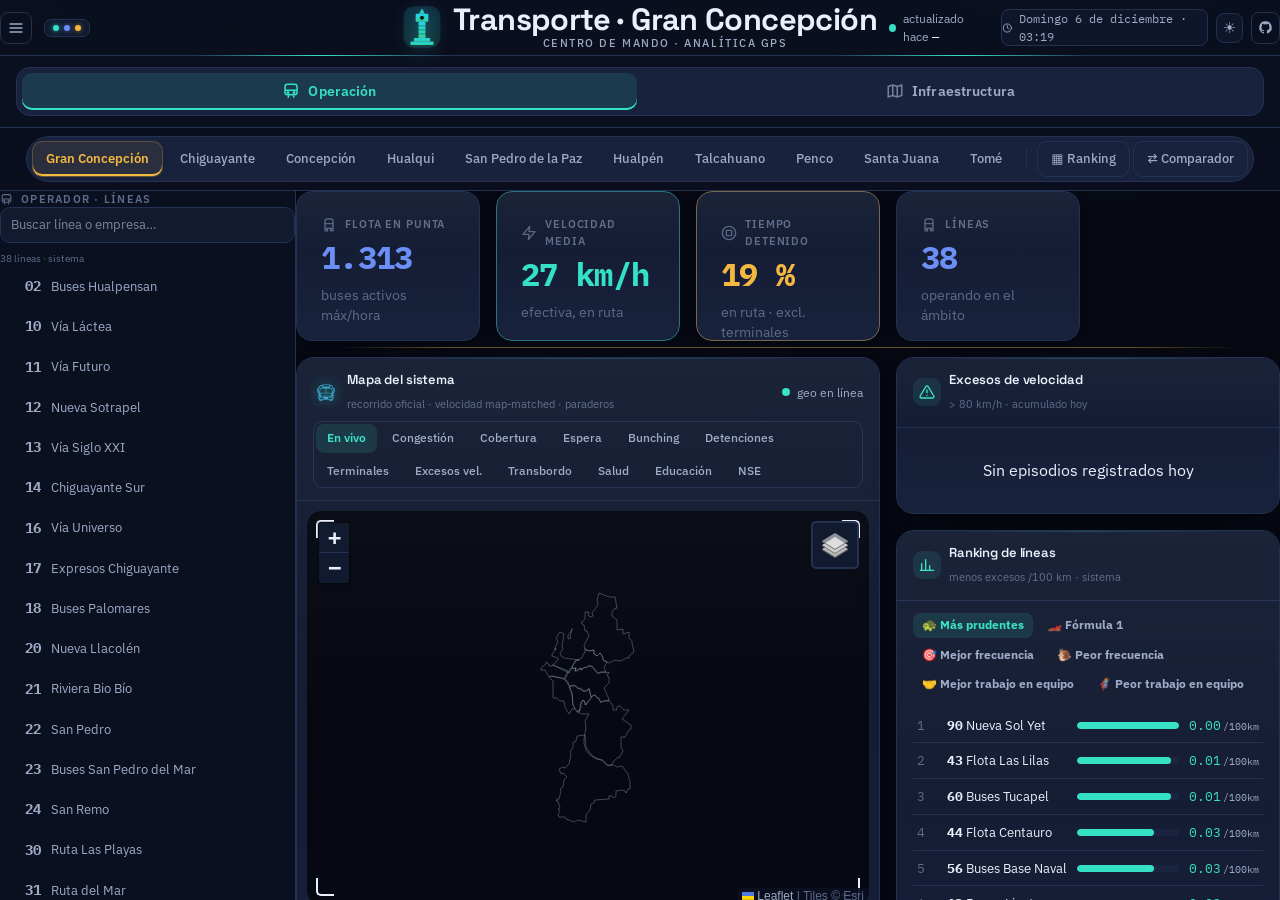
==== commit 51deb9f1: "Etapa 3: cobertura por manzana de Tomé/Santa Juana + datos por-línea 401/201 - Cobertura: base censo" ====
--- a/index.html
+++ b/index.html
@@ -43,7 +43,7 @@
 <!-- Tailwind purged utilities (~12 KB static, no runtime recompilation) -->
 <link rel="stylesheet" href="assets/tw.css?v=230">
 <!-- Aplica el tema guardado antes del paint (evita parpadeo) -->
-<script>try{var K="tp-theme:"+(location.pathname.split('/')[1]||'root');var q=new URLSearchParams(location.search).get('theme');var t=q||localStorage.getItem(K)||"dark";document.documentElement.dataset.theme=t;}catch(e){}</script>
+<script>try{var K="tp-theme:"+(location.pathname.split('/')[1]||'root');var q=new URLSearchParams(location.search).get('theme');var t=q||localStorage.getItem(K)||"dark";if(!q&&/^gore/.test(t))t="dark";document.documentElement.dataset.theme=t;}catch(e){}</script>
 <style>
   /* ===== Chrome del centro de mando ===== */
   html,body{height:100%}
@@ -1007,7 +1007,7 @@
 <!-- F4: defer en ambos (orden de declaración se respeta) → no bloquean parse; leaflet con defer en <head> ya cargó antes -->
 <script defer src="assets/echarts.min.js"></script>
 <script src="config.js?v=230"></script>
-<script defer src="assets/app_shell.js?v=232"></script>
+<script defer src="assets/app_shell.js?v=233"></script>
 <script>
   /* Sidebar colapsable + recálculo de mapa/charts al cambiar el ancho */
   (function(){
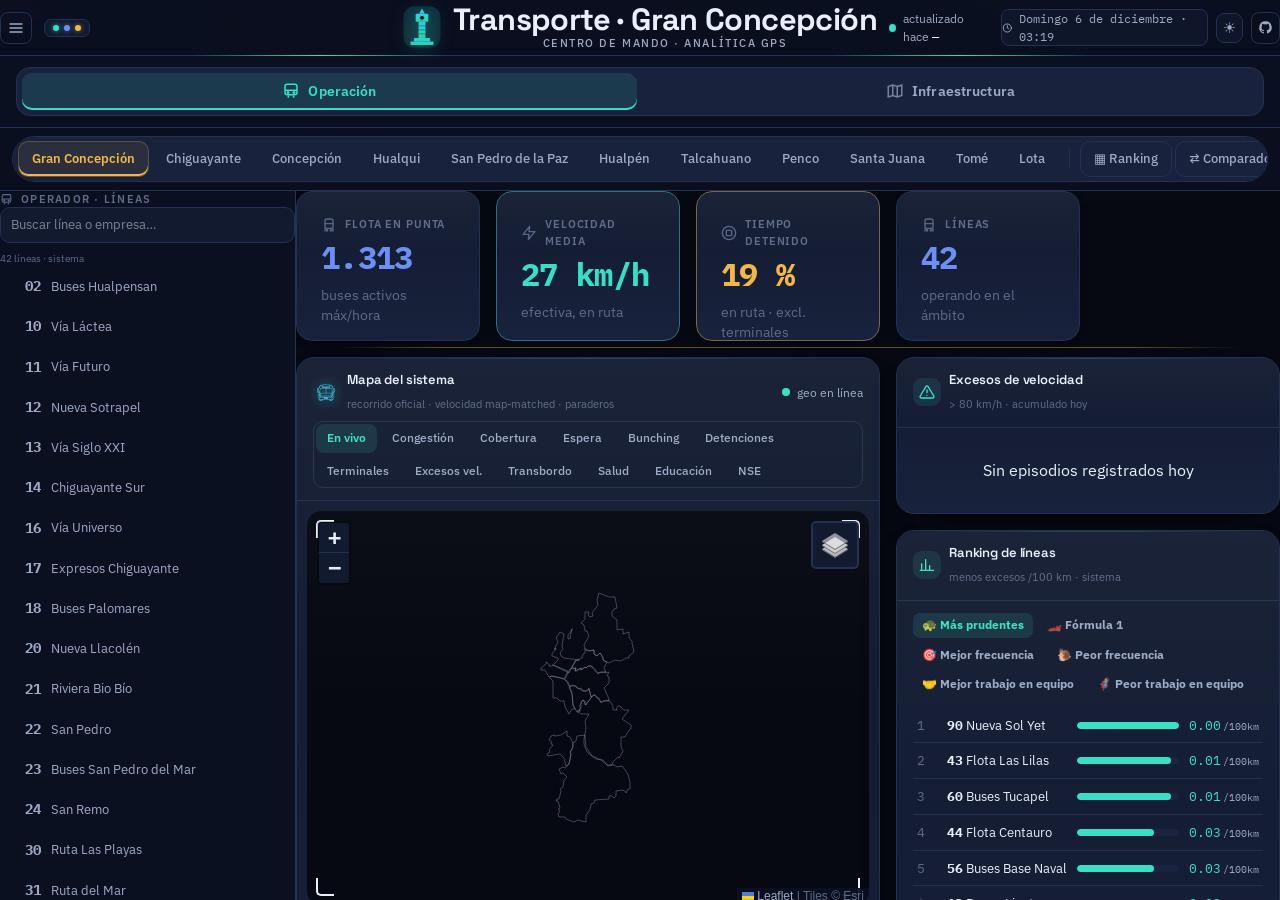
==== commit 34b419b4: "Gran Concepción completo: 10 comunas, +Lota +Dichato +Tomé Av.Estadio - Comunas 9->10: +Lota (INE 81" ====
--- a/index.html
+++ b/index.html
@@ -1007,7 +1007,7 @@
 <!-- F4: defer en ambos (orden de declaración se respeta) → no bloquean parse; leaflet con defer en <head> ya cargó antes -->
 <script defer src="assets/echarts.min.js"></script>
 <script src="config.js?v=230"></script>
-<script defer src="assets/app_shell.js?v=233"></script>
+<script defer src="assets/app_shell.js?v=234"></script>
 <script>
   /* Sidebar colapsable + recálculo de mapa/charts al cambiar el ancho */
   (function(){
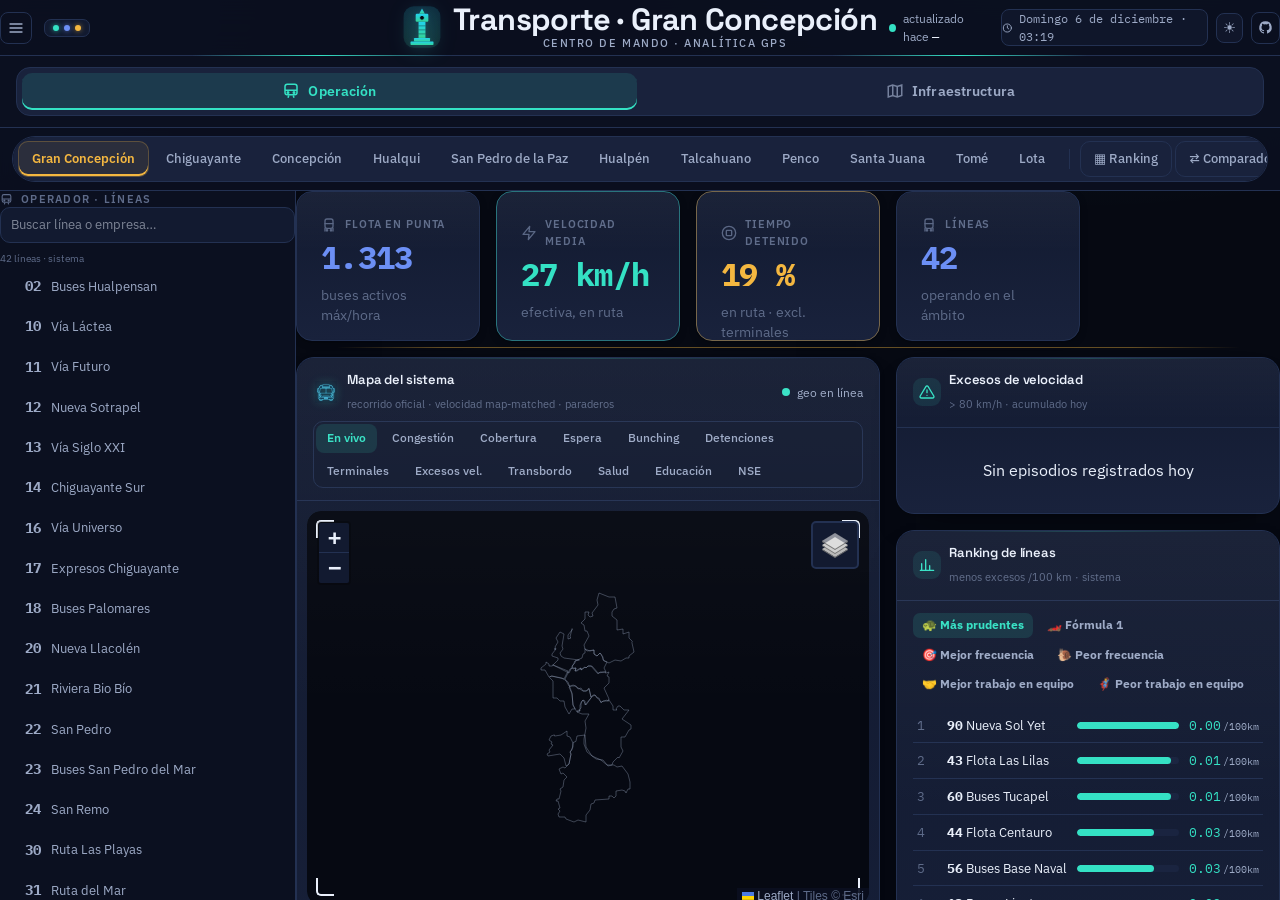
==== commit 7b189fb7: "Mapa de calor: corrige las etiquetas de dia (estaban corridas uno) `dow` viene en convencion BigQuer" ====
--- a/index.html
+++ b/index.html
@@ -1007,7 +1007,7 @@
 <!-- F4: defer en ambos (orden de declaración se respeta) → no bloquean parse; leaflet con defer en <head> ya cargó antes -->
 <script defer src="assets/echarts.min.js"></script>
 <script src="config.js?v=230"></script>
-<script defer src="assets/app_shell.js?v=234"></script>
+<script defer src="assets/app_shell.js?v=235"></script>
 <script>
   /* Sidebar colapsable + recálculo de mapa/charts al cambiar el ancho */
   (function(){
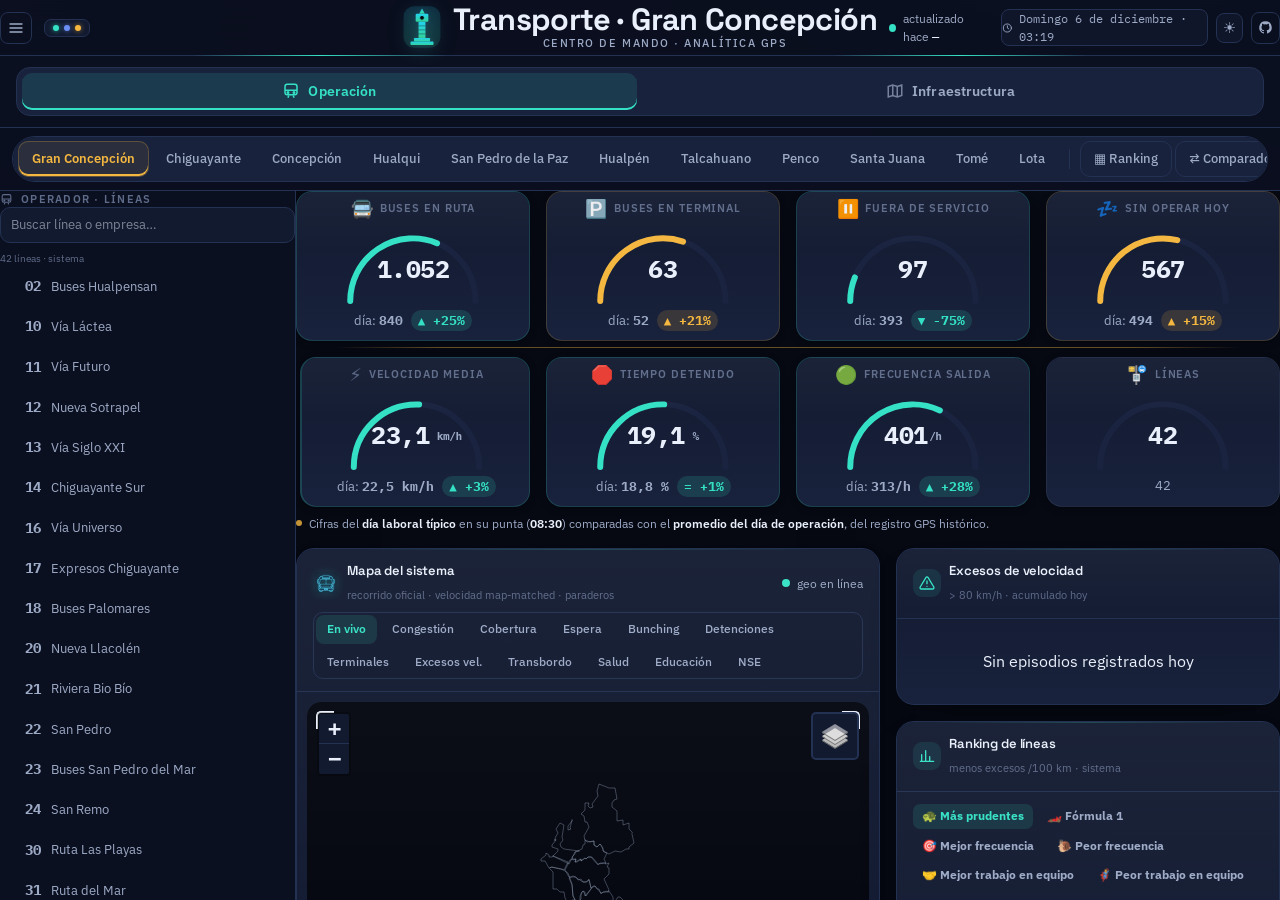
==== commit 07a883af: "Paneles por comuna en ciudades de una sola comuna (el sistema ES la comuna)" ====
--- a/index.html
+++ b/index.html
@@ -33,17 +33,17 @@
 @font-face{font-family:'DSEG7';src:url('https://cdn.jsdelivr.net/npm/dseg@0.46.0/fonts/DSEG7-Classic/DSEG7Classic-BoldItalic.woff2') format('woff2');font-weight:400 700;font-display:swap}
 </style>
 <!-- Design tokens: single source of truth for color/type/space (loaded FIRST) -->
-<link rel="stylesheet" href="assets/css/tokens.css?v=230">
+<link rel="stylesheet" href="assets/css/tokens.css?v=236">
 <!-- Leaflet self-hosted -->
-<link rel="stylesheet" href="assets/vendor/leaflet/leaflet.css?v=230"/>
-<script defer src="assets/vendor/leaflet/leaflet.js?v=230"></script>
+<link rel="stylesheet" href="assets/vendor/leaflet/leaflet.css?v=236"/>
+<script defer src="assets/vendor/leaflet/leaflet.js?v=236"></script>
 <!-- Component styles (consume tokens via legacy bridge vars) -->
-<link rel="stylesheet" href="assets/styles.css?v=230">
-<link rel="stylesheet" href="assets/shell.css?v=230">
+<link rel="stylesheet" href="assets/styles.css?v=236">
+<link rel="stylesheet" href="assets/shell.css?v=236">
 <!-- Tailwind purged utilities (~12 KB static, no runtime recompilation) -->
-<link rel="stylesheet" href="assets/tw.css?v=230">
+<link rel="stylesheet" href="assets/tw.css?v=236">
 <!-- Aplica el tema guardado antes del paint (evita parpadeo) -->
-<script>try{var K="tp-theme:"+(location.pathname.split('/')[1]||'root');var q=new URLSearchParams(location.search).get('theme');var t=q||localStorage.getItem(K)||"dark";if(!q&&/^gore/.test(t))t="dark";document.documentElement.dataset.theme=t;}catch(e){}</script>
+<script>try{var K="tp-theme:"+(location.pathname.split('/')[1]||'root');var q=new URLSearchParams(location.search).get('theme');var t=q||localStorage.getItem(K)||"dark";document.documentElement.dataset.theme=t;}catch(e){}</script>
 <style>
   /* ===== Chrome del centro de mando ===== */
   html,body{height:100%}
@@ -209,9 +209,28 @@
   /* Block 4 — RITMO REGULAR: todas las celdas del mismo alto (grilla bento uniforme). Las tarjetas con
      lista larga (cobertura por comuna) scrollean dentro de su celda; el sub de cobertura-ahora en 1 línea. */
   @media(min-width:768px){ #kpis2{grid-auto-rows:150px} }
+  /* Banda HISTÓRICA de 8 tarjetas (ciudad estática): 4 columnas -> 4+4 parejo, en vez de 5+3 con
+     dos huecos. CSS propio a proposito: `tw.css` es un build PURGADO y una clase Tailwind que no
+     se usaba antes no existe en el CSS (verificado midiendo: el elemento cae a span 1). */
+  @media(min-width:1280px){ #kpis2.kpis-8{grid-template-columns:repeat(4,minmax(0,1fr))} }
   #kpis2 .kpi.klive{min-height:0}
   #kpis2 .kpi.klive .kcr-list{flex:1 1 auto;min-height:0;overflow-y:auto}
   #kpis2 .kpi.klive[data-k="cob_now"] .sub{white-space:nowrap;overflow:hidden;text-overflow:ellipsis}
+  /* ── Procedencia de la banda: VIVO vs HISTÓRICO ──
+     En vista de COMUNA el capturador (dia.json) no desglosa por comuna, así que la banda muestra las
+     cifras estáticas de territorio.json. El sello por tarjeta + la nota bajo la banda lo hacen explícito.
+     CSS propio a propósito: tw.css es un build PURGADO y una clase Tailwind no usada ya en el shell no
+     existe en el bundle, así que no haría nada. */
+  #kpis2{margin-bottom:16px}
+  #kpis2 .kpi.k-hist .lab{display:flex;align-items:center;gap:6px;flex-wrap:nowrap}
+  #kpis2 .kpi.k-hist .lab .hist-tag{margin-left:auto;flex:0 0 auto;
+    padding:1px 6px;border-radius:999px;border:1px solid var(--line2);background:var(--track);
+    color:var(--muted);font-size:9px;font-weight:700;letter-spacing:.07em;text-transform:uppercase}
+  .kpi-note{display:flex;align-items:flex-start;gap:7px;margin:-8px 0 16px;
+    font-size:11.5px;line-height:1.5;color:var(--muted)}
+  .kpi-note[hidden]{display:none}
+  .kpi-note .dot{flex:0 0 auto;width:6px;height:6px;margin-top:5px;border-radius:50%;background:var(--warn);opacity:.8}
+  .kpi-note b{color:var(--tx);font-weight:600}
   @media(min-width:1280px){
     #kpis2::after{content:"";position:absolute;left:4%;right:4%;top:156px;height:1px;
       background:linear-gradient(90deg,transparent,var(--warn) 12%,var(--warn) 88%,transparent);
@@ -655,6 +674,8 @@
 
       <!-- ===== VISTA DEMANDA (validaciones del medio de pago = abordajes) ===== -->
       <div id="demanda-view" class="space-y-4" style="display:none">
+        <!-- período de la demanda y aviso si NO coincide con el de la oferta; lo llena renderDemanda() -->
+        <div id="dem-note" class="kpi-note" hidden></div>
         <div id="dem-kpis" class="grid grid-cols-2 md:grid-cols-3 xl:grid-cols-5 gap-3" style="margin-bottom:16px"></div>
         <div class="grid grid-cols-1 xl:grid-cols-5 gap-3">
           <section class="widget hero-map-col flex flex-col">
@@ -723,7 +744,10 @@
       <!-- ===== VISTA NORMAL ===== -->
       <div id="normal-view" class="space-y-4">
       <!-- Tira de KPIs -->
-      <div id="kpis2" class="grid grid-cols-2 md:grid-cols-3 xl:grid-cols-5 gap-3" style="margin-bottom:16px"><div class="skel skel-kpi"></div><div class="skel skel-kpi"></div><div class="skel skel-kpi"></div><div class="skel skel-kpi"></div><div class="skel skel-kpi"></div></div>
+      <div id="kpis2" class="grid grid-cols-2 md:grid-cols-3 xl:grid-cols-5 gap-3"><div class="skel skel-kpi"></div><div class="skel skel-kpi"></div><div class="skel skel-kpi"></div><div class="skel skel-kpi"></div><div class="skel skel-kpi"></div></div>
+      <!-- Procedencia de la banda de KPIs: la llena renderKPIs/renderComunaKPIs. En vista de COMUNA las
+           cifras son del HISTÓRICO (territorio.json), no del vivo, y esta nota lo dice explícitamente. -->
+      <div id="kpis2-note" class="kpi-note" hidden></div>
 
       <!-- HERO: mapa + columna de widgets. Mismo grid (5 col) y gap que la banda KPI (#kpis2) → el mapa
            calza EXACTO con los 3 primeros bloques KPI y el perfil con los 2 restantes. -->
@@ -732,7 +756,7 @@
         <!-- MAPA HÉROE (3/5 = ancho de 3 bloques KPI) -->
         <section class="widget hero-map-col flex flex-col">
           <div class="widget-h" style="flex-wrap:wrap;row-gap:6px">
-            <span class="ico ico-png"><img src="assets/brand/ic_bus.png?v=230" alt="" width="22" height="22"></span>
+            <span class="ico ico-png"><img src="assets/brand/ic_bus.png?v=236" alt="" width="22" height="22"></span>
             <div class="min-w-0" style="flex:1 1 auto">
               <h3 id="map-title" class="truncate">Mapa del sistema</h3>
               <span class="sub">recorrido oficial · velocidad map-matched · paraderos</span>
@@ -896,7 +920,7 @@
       <!-- Cumplimiento semanal por variable (solo con línea elegida) -->
       <section class="widget cump-sem" id="cump-sem-card" style="display:none">
         <div class="widget-h">
-          <span class="ico ico-png"><img src="assets/brand/ic_shield.png?v=230" alt="" width="22" height="22"></span>
+          <span class="ico ico-png"><img src="assets/brand/ic_shield.png?v=236" alt="" width="22" height="22"></span>
           <div class="min-w-0"><h3>Cumplimiento semanal por variable exigida</h3><span class="sub">evolución semana a semana</span></div>
           <div class="cs-controls ml-auto">
             <div class="seg" id="cs-dia"></div>
@@ -1006,8 +1030,8 @@
 
 <!-- F4: defer en ambos (orden de declaración se respeta) → no bloquean parse; leaflet con defer en <head> ya cargó antes -->
 <script defer src="assets/echarts.min.js"></script>
-<script src="config.js?v=230"></script>
-<script defer src="assets/app_shell.js?v=235"></script>
+<script src="config.js?v=236"></script>
+<script defer src="assets/app_shell.js?v=236"></script>
 <script>
   /* Sidebar colapsable + recálculo de mapa/charts al cambiar el ancho */
   (function(){
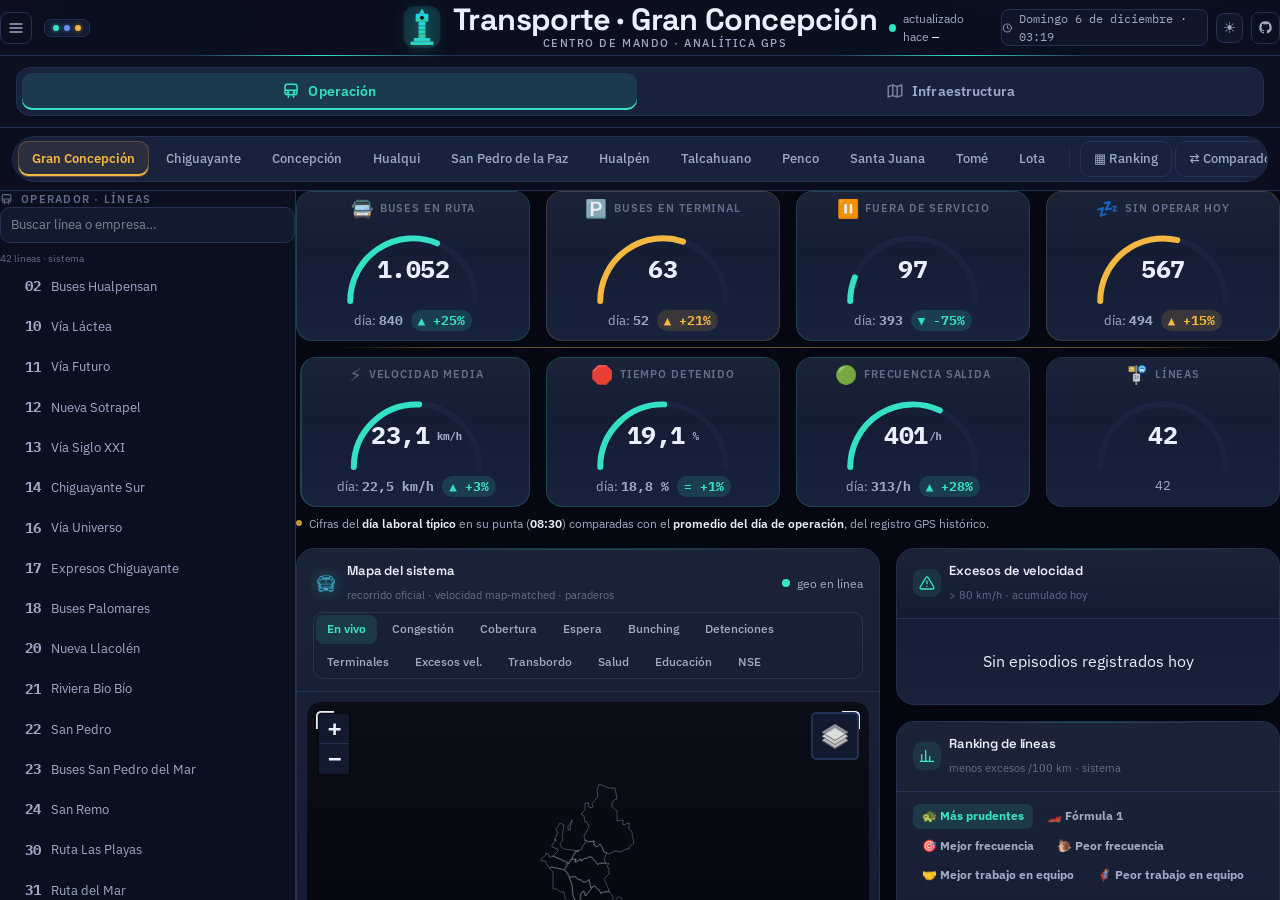
==== commit bd3e58e6: "Cobertura bus + tren: Biotren (estaciones a 800 m) y perímetro de 10 comunas - cobertura.json: cob_t" ====
--- a/index.html
+++ b/index.html
@@ -1030,8 +1030,8 @@
 
 <!-- F4: defer en ambos (orden de declaración se respeta) → no bloquean parse; leaflet con defer en <head> ya cargó antes -->
 <script defer src="assets/echarts.min.js"></script>
-<script src="config.js?v=236"></script>
-<script defer src="assets/app_shell.js?v=236"></script>
+<script src="config.js?v=237"></script>
+<script defer src="assets/app_shell.js?v=237"></script>
 <script>
   /* Sidebar colapsable + recálculo de mapa/charts al cambiar el ancho */
   (function(){
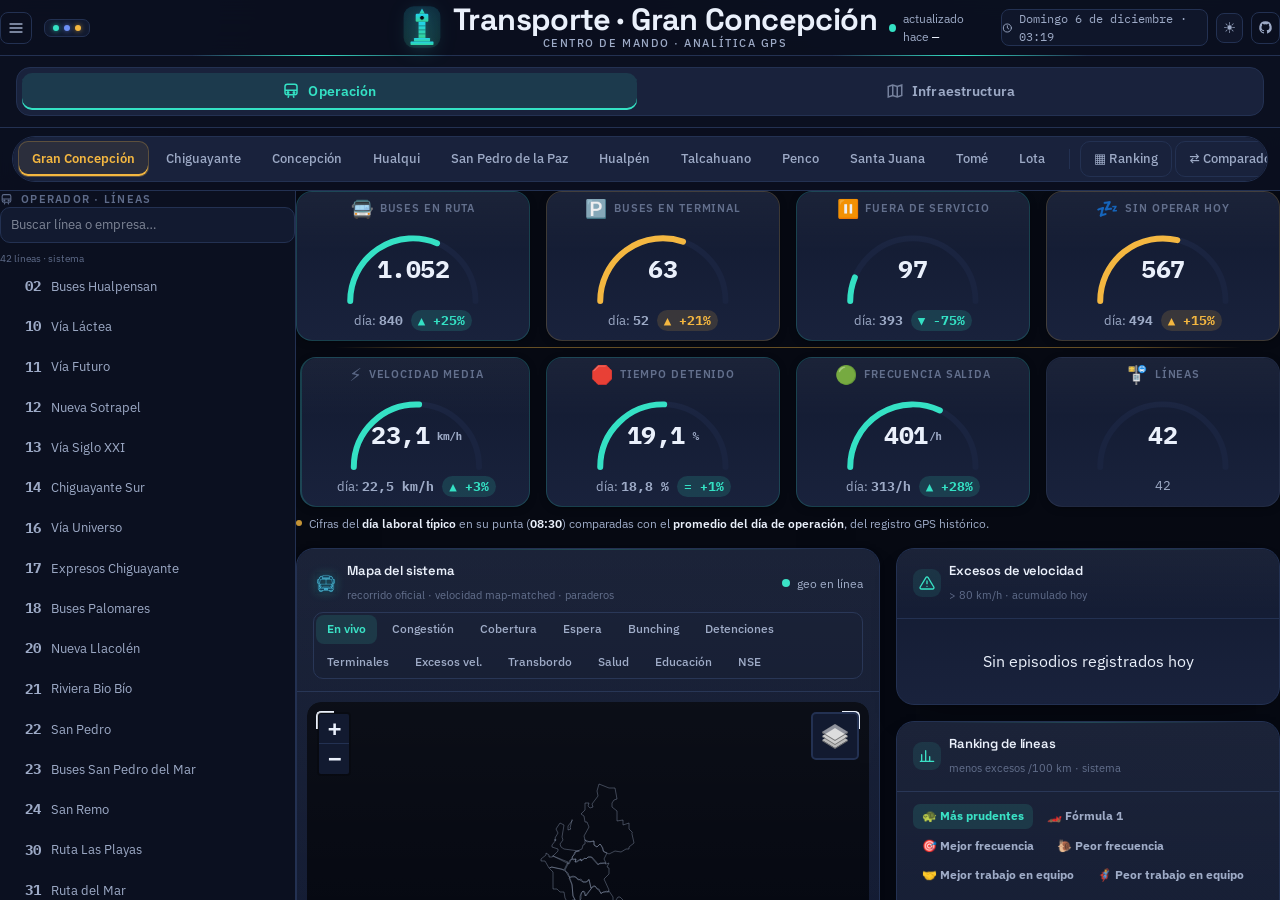
==== commit 640c3621: "Infraestructura: eje elegido resaltado (blanco con borde) + «entre qué calles» en títulos y gráficos" ====
--- a/index.html
+++ b/index.html
@@ -33,15 +33,15 @@
 @font-face{font-family:'DSEG7';src:url('https://cdn.jsdelivr.net/npm/dseg@0.46.0/fonts/DSEG7-Classic/DSEG7Classic-BoldItalic.woff2') format('woff2');font-weight:400 700;font-display:swap}
 </style>
 <!-- Design tokens: single source of truth for color/type/space (loaded FIRST) -->
-<link rel="stylesheet" href="assets/css/tokens.css?v=236">
+<link rel="stylesheet" href="assets/css/tokens.css?v=238">
 <!-- Leaflet self-hosted -->
-<link rel="stylesheet" href="assets/vendor/leaflet/leaflet.css?v=236"/>
-<script defer src="assets/vendor/leaflet/leaflet.js?v=236"></script>
+<link rel="stylesheet" href="assets/vendor/leaflet/leaflet.css?v=238"/>
+<script defer src="assets/vendor/leaflet/leaflet.js?v=238"></script>
 <!-- Component styles (consume tokens via legacy bridge vars) -->
-<link rel="stylesheet" href="assets/styles.css?v=236">
-<link rel="stylesheet" href="assets/shell.css?v=236">
+<link rel="stylesheet" href="assets/styles.css?v=238">
+<link rel="stylesheet" href="assets/shell.css?v=238">
 <!-- Tailwind purged utilities (~12 KB static, no runtime recompilation) -->
-<link rel="stylesheet" href="assets/tw.css?v=236">
+<link rel="stylesheet" href="assets/tw.css?v=238">
 <!-- Aplica el tema guardado antes del paint (evita parpadeo) -->
 <script>try{var K="tp-theme:"+(location.pathname.split('/')[1]||'root');var q=new URLSearchParams(location.search).get('theme');var t=q||localStorage.getItem(K)||"dark";document.documentElement.dataset.theme=t;}catch(e){}</script>
 <style>
@@ -672,6 +672,9 @@
         </div>
       </div>
 
+      <!-- ===== VISTA DEMANDA PROPIA DE SANTIAGO (viajes ADATRAP; la llena assets/demanda_stgo.js) ===== -->
+      <div id="demanda-stgo-view" class="space-y-4" style="display:none"></div>
+
       <!-- ===== VISTA DEMANDA (validaciones del medio de pago = abordajes) ===== -->
       <div id="demanda-view" class="space-y-4" style="display:none">
         <!-- período de la demanda y aviso si NO coincide con el de la oferta; lo llena renderDemanda() -->
@@ -756,7 +759,7 @@
         <!-- MAPA HÉROE (3/5 = ancho de 3 bloques KPI) -->
         <section class="widget hero-map-col flex flex-col">
           <div class="widget-h" style="flex-wrap:wrap;row-gap:6px">
-            <span class="ico ico-png"><img src="assets/brand/ic_bus.png?v=236" alt="" width="22" height="22"></span>
+            <span class="ico ico-png"><img src="assets/brand/ic_bus.png?v=238" alt="" width="22" height="22"></span>
             <div class="min-w-0" style="flex:1 1 auto">
               <h3 id="map-title" class="truncate">Mapa del sistema</h3>
               <span class="sub">recorrido oficial · velocidad map-matched · paraderos</span>
@@ -920,7 +923,7 @@
       <!-- Cumplimiento semanal por variable (solo con línea elegida) -->
       <section class="widget cump-sem" id="cump-sem-card" style="display:none">
         <div class="widget-h">
-          <span class="ico ico-png"><img src="assets/brand/ic_shield.png?v=236" alt="" width="22" height="22"></span>
+          <span class="ico ico-png"><img src="assets/brand/ic_shield.png?v=238" alt="" width="22" height="22"></span>
           <div class="min-w-0"><h3>Cumplimiento semanal por variable exigida</h3><span class="sub">evolución semana a semana</span></div>
           <div class="cs-controls ml-auto">
             <div class="seg" id="cs-dia"></div>
@@ -1030,8 +1033,8 @@
 
 <!-- F4: defer en ambos (orden de declaración se respeta) → no bloquean parse; leaflet con defer en <head> ya cargó antes -->
 <script defer src="assets/echarts.min.js"></script>
-<script src="config.js?v=237"></script>
-<script defer src="assets/app_shell.js?v=237"></script>
+<script src="config.js?v=238"></script>
+<script defer src="assets/app_shell.js?v=238"></script>
 <script>
   /* Sidebar colapsable + recálculo de mapa/charts al cambiar el ancho */
   (function(){
--- a/assets/css/tokens.css
+++ b/assets/css/tokens.css
@@ -87,6 +87,7 @@
   /* ── Dominio: tipos de infraestructura ── */
   --infra-corredor:#ec4899; --infra-pistabus:#f5a524; --infra-exclusiva:#34d399;
   --infra-mixto:#94a3b8; --infra-none:#64748b; --infra-efectivo:#e879f9;
+  --infra-sel:#ffffff; --infra-sel-borde:#0b1220;   /* eje elegido: blanco con borde oscuro; ninguna capa (tipos, velocidad, flujo) usa blanco */
 
   /* ── Dominio: terciles NSE ── */
   --nse-bajo:#fb923c; --nse-medio:#94a3b8; --nse-alto:#2dd4bf;
@@ -133,6 +134,7 @@
 
 /* ─── Light theme — INSTITUCIONAL (papel · tinta navy · azul), emula el panel de uso de suelo ─── */
 :root[data-theme="light"] {
+  --infra-sel:#111827; --infra-sel-borde:#ffffff;
   /* Superficies — papel institucional (bg gris muy claro, tarjetas blancas) */
   --bg-void:    #F4F6FA;
   --bg-base:    #FFFFFF;
@@ -209,6 +211,7 @@
   /* Dominio */
   --infra-corredor:#D97CA0; --infra-pistabus:#E8944A; --infra-exclusiva:#9CBF6A;
   --infra-mixto:#9A8F7D; --infra-none:#6E6558; --infra-efectivo:#B58BB0;
+  --infra-sel:#ffffff; --infra-sel-borde:#0b1220;
   --nse-bajo:#E8944A; --nse-medio:#9A8F7D; --nse-alto:#5FB8A8;
   /* Superficies compuestas / bridge (rgba de --live = 224,168,54) */
   --topbar: rgba(26,23,20,.92);  --hover: rgba(255,255,255,.04);  --chip: rgba(34,30,25,.7);
@@ -249,6 +252,7 @@
   /* Dominio */
   --infra-corredor:#C2417F; --infra-pistabus:#D97D1A; --infra-exclusiva:#5A8C2A;
   --infra-mixto:#8C7B63; --infra-none:#A8B0B8; --infra-efectivo:#8E44AD;
+  --infra-sel:#111827; --infra-sel-borde:#ffffff;
   --nse-bajo:#D97D1A; --nse-medio:#8C8072; --nse-alto:#1E8A6E;
   /* Superficies compuestas / bridge (rgba de --live = 29,111,184) */
   --topbar: rgba(244,248,252,.85);  --hover: rgba(29,111,184,.08);  --chip: rgba(29,111,184,.10);
@@ -292,6 +296,7 @@
   /* Dominio */
   --infra-corredor:#002A5A; --infra-pistabus:#146C86; --infra-exclusiva:#4E7D1A;
   --infra-mixto:#C4611A; --infra-none:#9AA3AB; --infra-efectivo:#6DAB24;
+  --infra-sel:#111827; --infra-sel-borde:#ffffff;
   --nse-bajo:#B5651D; --nse-medio:#6DAB24; --nse-alto:#002A5A;
   /* Bridge (rgba de --live = 0,42,90) */
   --topbar: rgba(255,255,255,.92);  --hover: rgba(0,42,90,.06);  --chip: rgba(0,42,90,.08);
